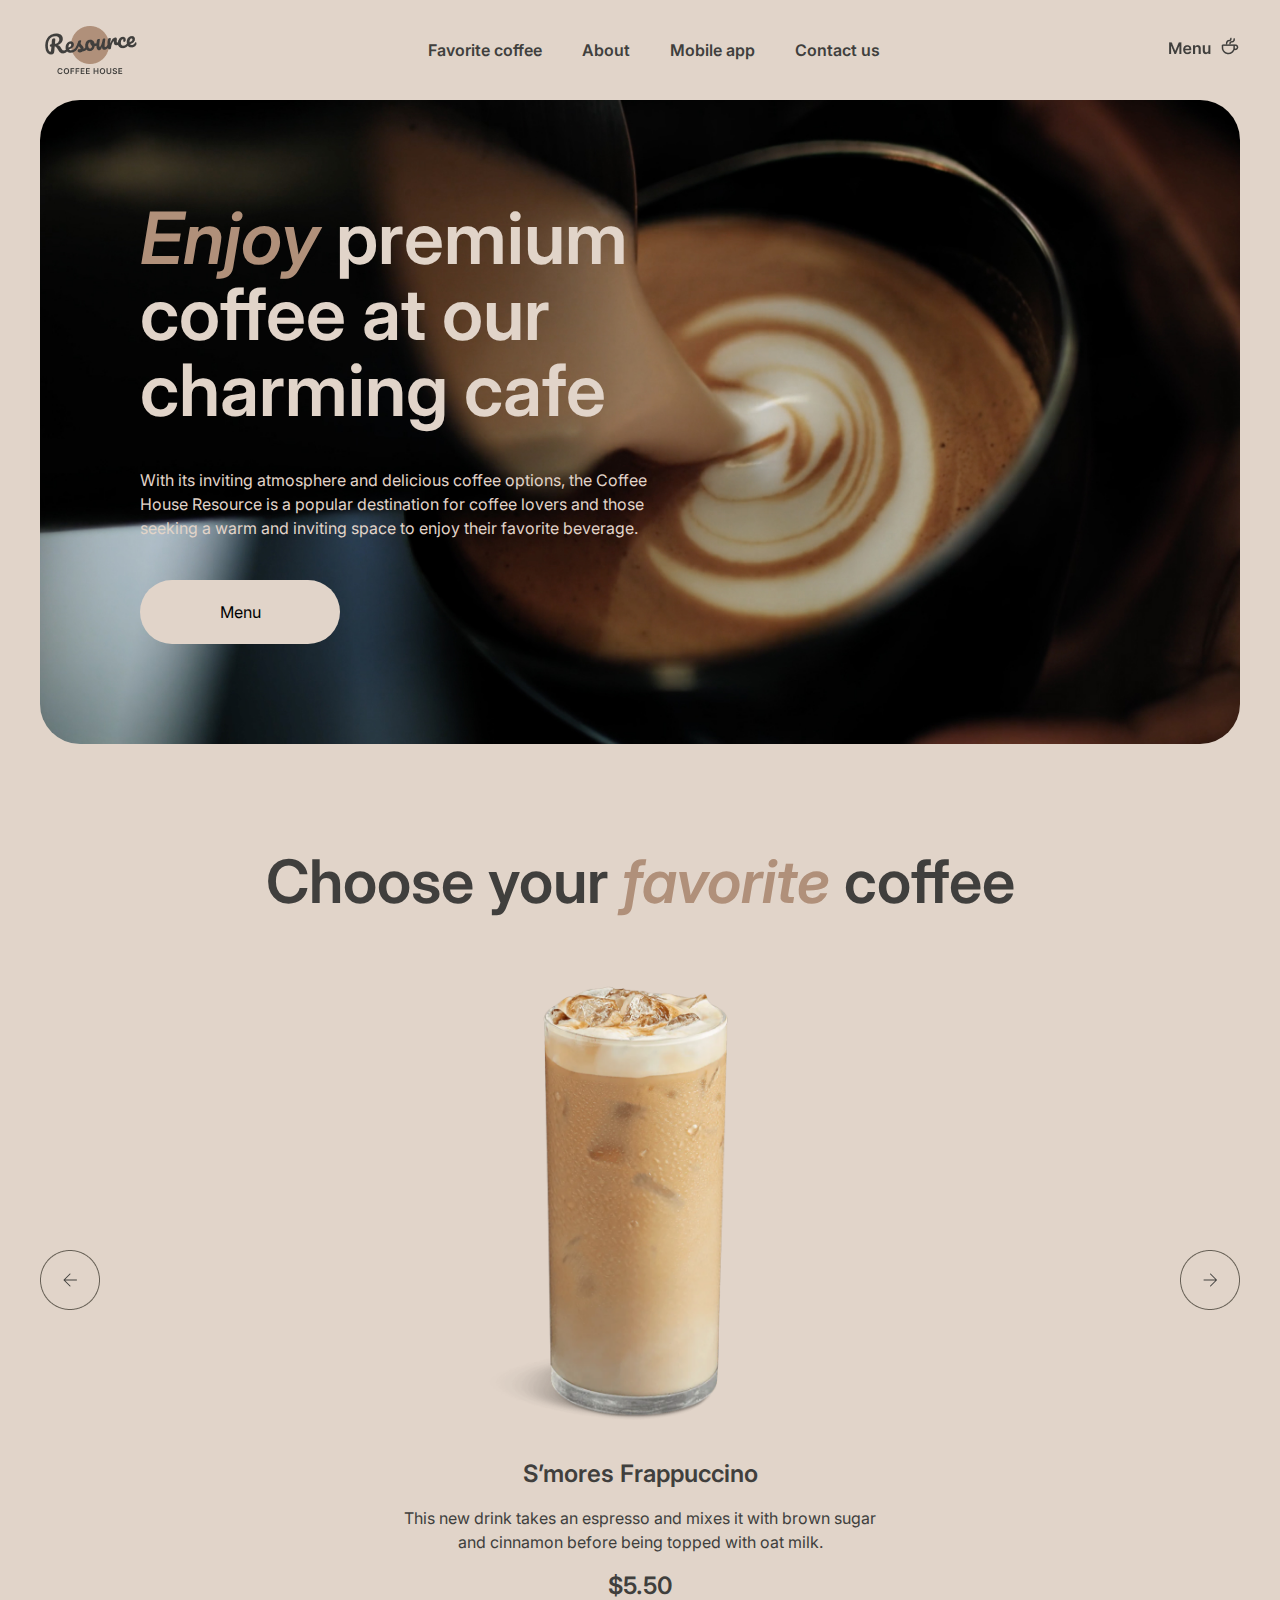
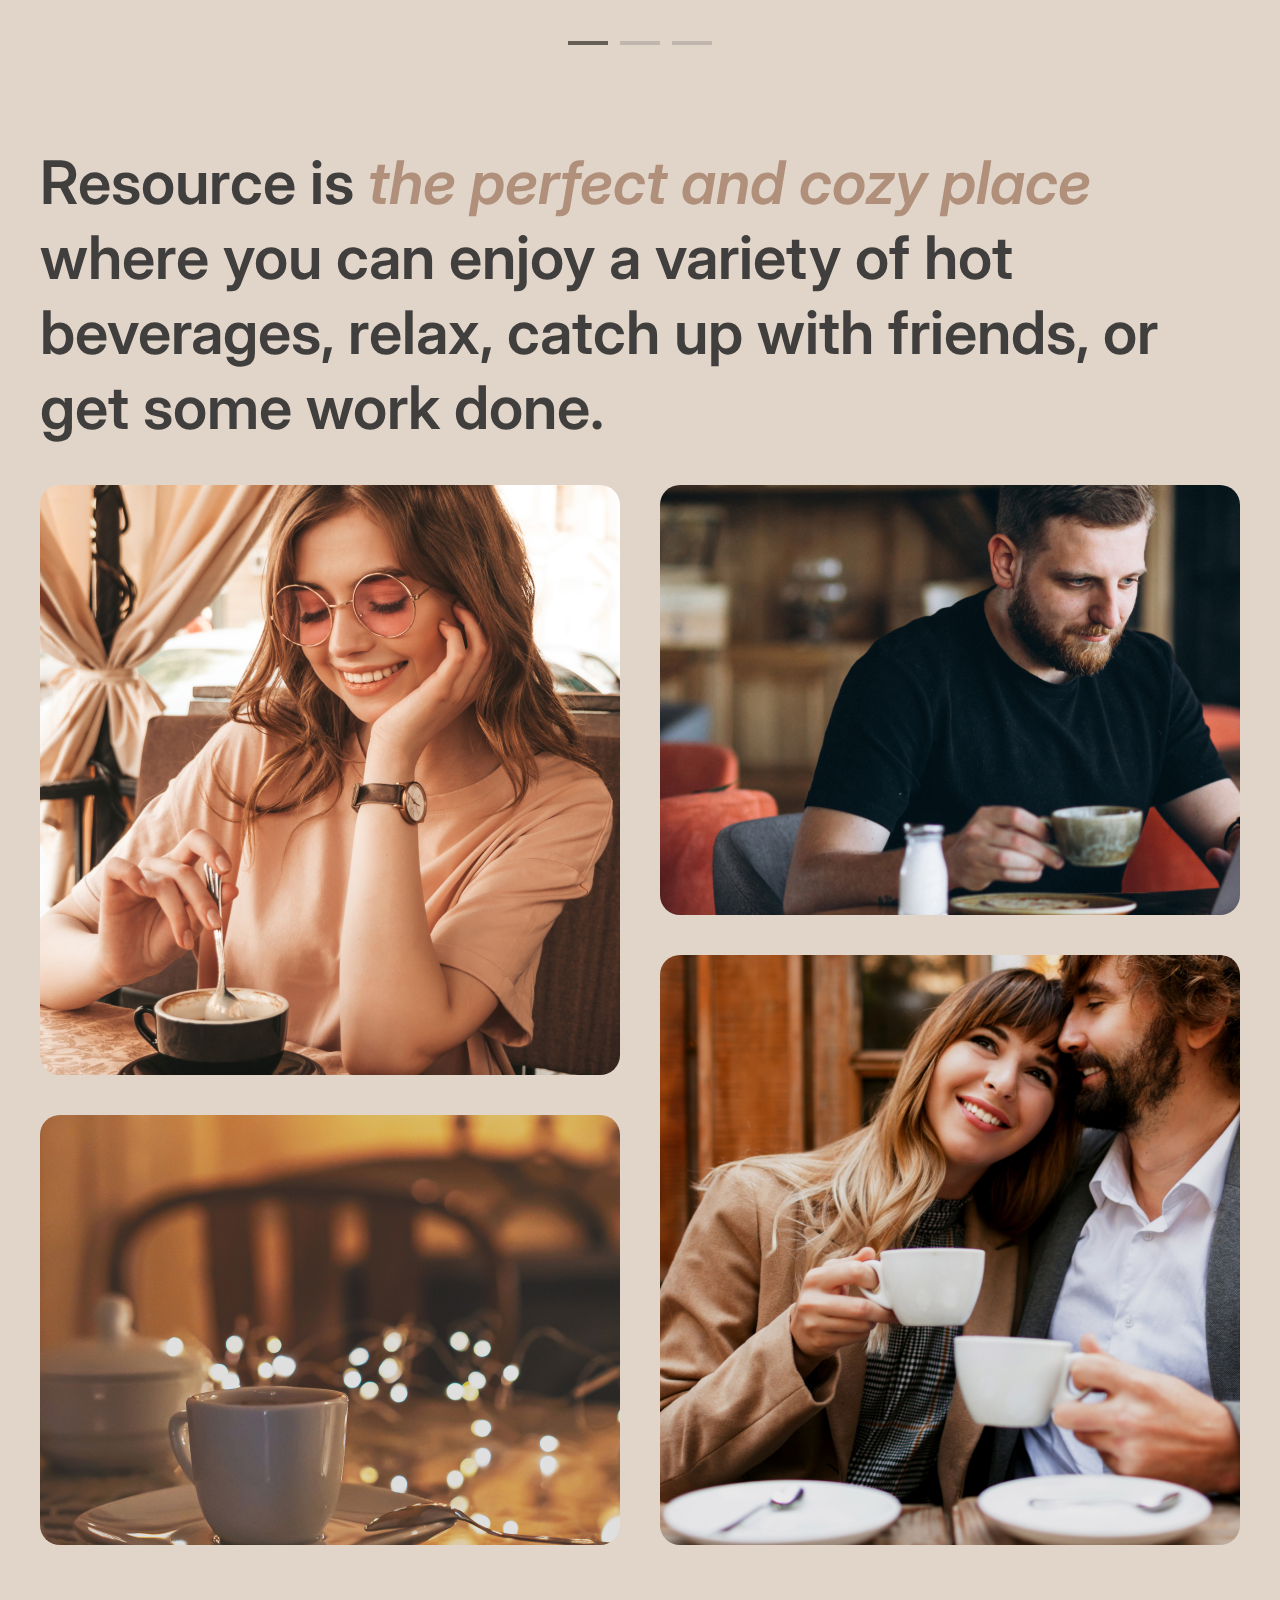
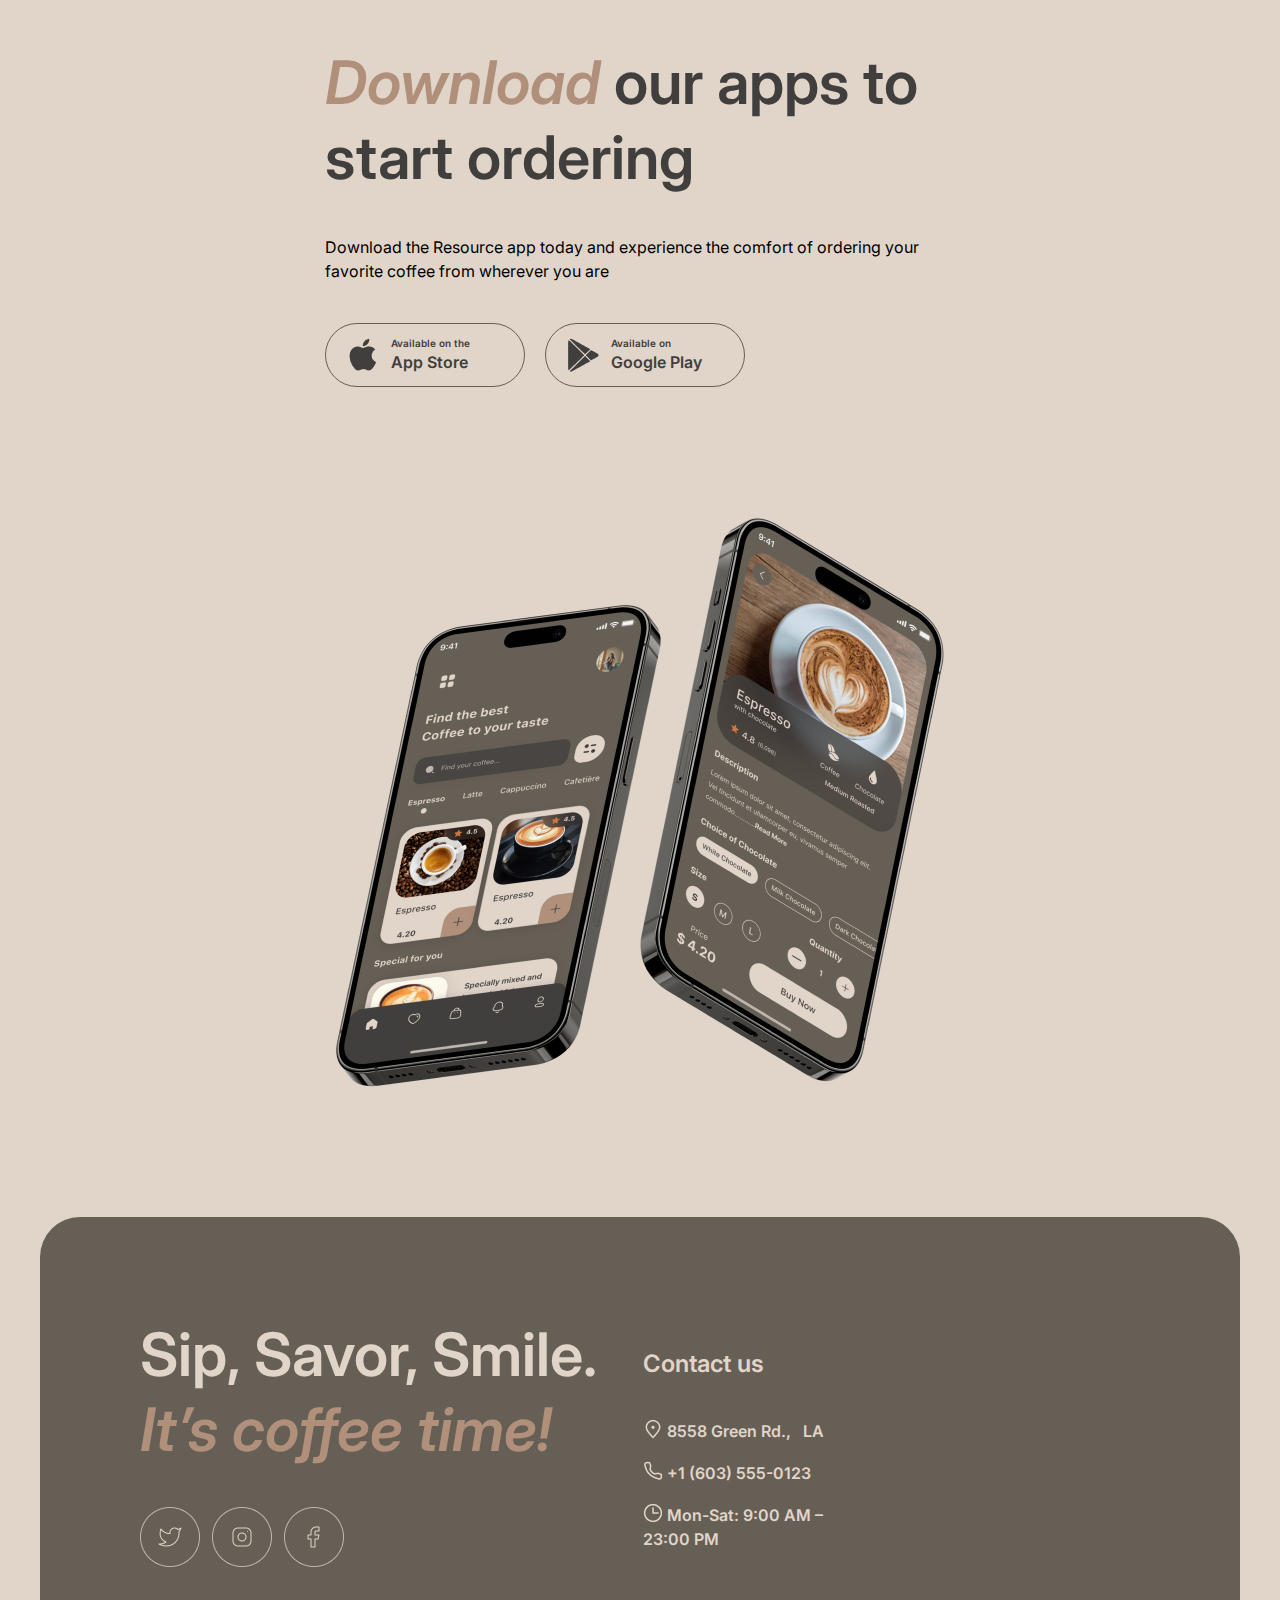
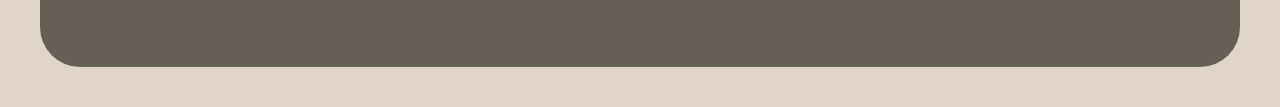
==== index.html @ 5eea53b8 "feat: add section contacts (Sun, Nov 26, 2023 10:56:00 PM)" ====
<!DOCTYPE html>
<html lang="en">
<head>
  <meta charset="UTF-8">
  <meta http-equiv="X-UA-Compatible" content="IE=edge">
  <meta name="viewport" content="width=device-width, initial-scale=1.0">
  <title>coffee-house</title>
  <link rel="stylesheet" href="./assets/css/style.css">
  
  <link rel="preconnect" href="https://fonts.googleapis.com">
  <link rel="preconnect" href="https://fonts.gstatic.com" crossorigin>
  <link href="https://fonts.googleapis.com/css2?family=Inter&display=swap" rel="stylesheet">
</head>
<body>
  <div class="container">
    <header>
      <div class="header-menu">
        <a href="#">
          <img src="./assets/images/heder__logo.png" alt="coffee-house" class="header__logo">
        </a>
        <nav class="header__nav">
          <ul>
            <li>
              <a href="#">Favorite coffee</a>
            </li>
            <li>
              <a href="#">About</a>
            </li>
            <li>
              <a href="#">Mobile app</a>
            </li>
            <li>
              <a href="#">Contact us</a>
            </li>
          </ul>
        </nav>
        <a href="#">
          <img src="./assets/images/header__coffe-menu.png" alt="menu" class="header__coffe-menu">
        </a>
      </div>
      <div class="header-hero">
        <div class="header-hero__block">
          <div class="header-block__title"><span>Enjoy</span> premium coffee at our charming cafe</div>
          <div class="header-block__text">With its inviting atmosphere and delicious coffee options, the Coffee House Resource is a popular destination for coffee lovers and those seeking a warm and inviting   space to enjoy their favorite beverage.</div>
          <button>Menu</button>
        </div>
      </div>
    </header>
    <section class="favorite">
      <div class="favorite__title">Choose your <span>favorite</span> coffee</div>
      <div class="favorite__slider">
        <div class="slider-line">
          <div class="slider__arrow-left"></div>
          <div class="slider__item">
            <div class="slider__item__img"></div>
            <div class="item-description">
              <div class="slider__item__title">S’mores Frappuccino</div>
              <div class="slider__item__text">This new drink takes an espresso and mixes it with brown sugar and cinnamon before being topped with oat milk.</div>
              <div class="slider__item__price">$5.50</div>
            </div>
          </div>
          <div class="slider__arrow-right"></div>
        </div>
        <div class="slider-pagination">
          <div class="slider-pagination__item pagination__item--active"></div>
          <div class="slider-pagination__item"></div>
          <div class="slider-pagination__item"></div>
        </div>
      </div>
    </section>
    <section class="about">
      <div class="about__title">Resource is <span>the perfect and cozy place</span> where you can enjoy a variety of hot beverages, relax, catch up with friends, or get some work done.</div>
      <div class="about__card-container">
        <div class="about__card-container__column">
          <div class="about__card-container__column__card--large"></div>
          <div class="about__card-container__column__card--small"></div>
        </div>
        <div class="about__card-container__column">
          <div class="about__card-container__column__card--small"></div>
          <div class="about__card-container__column__card--large"></div>
        </div>
      </div>
    </section>
    <section class="mobile-app">
      <div class="offer">
        <div class="offer__container">
          <div class="offer__title"><span>Download</span> our apps to start ordering</div>
        <div class="offer__text">Download the Resource app today and experience the comfort of ordering your favorite coffee from wherever you are</div>
        <div class="buttons-line">
          <div class="button-item">
            <img src="./assets/images/apple-store.png" alt="app-store" class="button-item__icon">
            <div class="button-item__description">
              <div class="button-item__description__text">Available on the</div>
              <div class="button-item__description__title">App Store</div>
            </div>
          </div>
          <div class="button-item">
            <img src="./assets/images/google-play.png" alt="google-play" class="button-item__icon">
            <div class="button-item__description">
              <div class="button-item__description__text">Available on</div>
              <div class="button-item__description__title">Google Play</div>
            </div>
          </div>
        </div>
        </div>
      </div>
      <div class="mobile-screens"></div>
    </section>
    <section class="contacts">
      <div class="contacts__box-social">
        <div class="tagline">Sip, Savor, Smile. <span>It’s coffee time!</span></div>
        <div class="social-networks">
          <img src="./assets/images/button-icon-twit.png" alt="twitter" class="social-networks__item">
          <img src="./assets/images/button-icon-instagram.png" alt="instagram" class="social-networks__item">
          <img src="./assets/images/button-icon-facebook.png" alt="facebook" class="social-networks__item">
        </div>
      </div>
      <div class="contacts__main">
        <div class="contacts__main__title">Contact us</div>
        <div class="contacts__main-wrapper">
          <div class="contacts__main__adress">
          <img src="./assets/images/pin-alt.png" alt="pin" class="contacts__main__adress__pin"> <span>8558 Green Rd., &nbsp LA</span>
        </div>
        <div class="contacts__main__tel">
          <img src="./assets/images/phone.png" alt="phone" class="contacts__main__adress__tel"> <a href="tel:+16035550123">+1 (603) 555-0123</a>
        </div>
        <div class="contacts__main__clock">
          <img src="./assets/images/clock.png" alt="clock" class="contacts__main__adress__clock"> <span>Mon-Sat: 9:00 AM – 23:00 PM</span>
        </div>
        </div>
      </div>
    </section>
  </div>
</body>
</html>
---- assets/css/style.css ----
* {
  margin: 0;
  padding: 0;
  box-sizing: border-box;
  font-family: "Inter", sans-serif;
}

/* Reset and base styles  */
* {
  padding: 0px;
  margin: 0px;
  border: none;
}

*,
*::before,
*::after {
  box-sizing: border-box;
}

/* Links */
a, a:link, a:visited {
  text-decoration: none;
}

a:hover {
  text-decoration: none;
}

/* Common */
aside, nav, footer, header, section, main {
  display: block;
}

h1, h2, h3, h4, h5, h6, p {
  font-size: inherit;
  font-weight: inherit;
}

ul, ul li {
  list-style: none;
}

img {
  vertical-align: top;
}

img, svg {
  max-width: 100%;
  height: auto;
}

address {
  font-style: normal;
}

/* Form */
input, textarea, button, select {
  font-family: inherit;
  font-size: inherit;
  color: inherit;
  background-color: transparent;
}

input::-ms-clear {
  display: none;
}

button, input[type=submit] {
  display: inline-block;
  box-shadow: none;
  background-color: transparent;
  background: none;
  cursor: pointer;
}

input:focus, input:active,
button:focus, button:active {
  outline: none;
}

button::-moz-focus-inner {
  padding: 0;
  border: 0;
}

label {
  cursor: pointer;
}

legend {
  display: block;
}

.container {
  display: flex;
  flex-direction: column;
  max-width: 1440px;
  gap: 100px;
  margin: 0 auto;
  padding: 20px 40px 40px 40px;
  display: flex;
  background: #E1D4C9;
}

header {
  width: 100%;
  display: flex;
  flex-direction: column;
  gap: 20px;
}

.header-menu {
  width: 100%;
  display: flex;
  height: 60px;
  justify-content: space-between;
  align-items: center;
}

.header__logo {
  width: 100px;
  height: 60px;
}

.header__nav ul {
  display: flex;
  justify-content: space-between;
  gap: 40px;
}
.header__nav ul li > a {
  color: #403F3D;
  font-weight: 600;
  font-size: 16px;
  line-height: 24px;
}

.header__coffe-menu {
  width: 72px;
  height: 28px;
}

.header-hero {
  display: flex;
  align-items: center;
  width: 100%;
  height: 644px;
  background: url(../images/header-img-hero.jpg);
  background-size: no-repeat;
  background-position: center;
  background-size: cover;
  border-radius: 40px;
}

.header-hero__block {
  display: flex;
  flex-direction: column;
  gap: 40px;
  width: 530px;
  height: 444px;
  margin-left: 100px;
}
.header-hero__block button {
  width: 200px;
  height: 64px;
  border-radius: 100px;
  background: #E1D4C9;
}

.header-block__title {
  font-family: Inter;
  color: #E1D4C9;
  font-size: 72px;
  font-weight: 600;
  line-height: 76px;
  letter-spacing: 0em;
  text-align: left;
}
.header-block__title span {
  font-style: italic;
  color: #B0907A;
}

.header-block__text {
  font-family: Inter;
  font-size: 16px;
  font-weight: 400;
  line-height: 24px;
  letter-spacing: 0em;
  text-align: left;
  color: #E1D4C9;
}

.favorite {
  display: flex;
  flex-direction: column;
  gap: 40px;
}

.favorite__title {
  font-family: Inter;
  font-size: 60px;
  font-weight: 600;
  line-height: 75px;
  letter-spacing: 0em;
  text-align: center;
  color: #403F3D;
}
.favorite__title span {
  color: #B0907A;
  font-style: italic;
}

.favorite__slider {
  display: flex;
  flex-direction: column;
  align-items: center;
  gap: 40px;
}

.slider-line {
  width: 100%;
  display: flex;
  justify-content: space-between;
  align-items: center;
}

.slider__arrow-left {
  width: 60px;
  height: 60px;
  background: url(../images/arrow-left.png);
  background-size: no-repeat;
  background-position: center;
  background-size: cover;
}

.slider__item {
  width: 640px;
  display: flex;
  flex-direction: column;
  align-items: center;
  gap: 20px;
}

.slider__item__img {
  width: 480px;
  height: 480px;
  background: url(../images/coffee-slider-1.png);
  background-size: no-repeat;
  background-position: center;
  background-size: cover;
}

.item-description {
  display: flex;
  flex-direction: column;
  gap: 17px;
  width: 480px;
}

.slider__item__title {
  font-family: Inter;
  font-size: 24px;
  font-weight: 600;
  line-height: 30px;
  letter-spacing: 0em;
  text-align: center;
  color: #403F3D;
}

.slider__item__text {
  font-family: Inter;
  font-size: 16px;
  font-weight: 400;
  line-height: 24px;
  letter-spacing: 0em;
  text-align: center;
  color: #403F3D;
}

.slider__item__price {
  font-family: Inter;
  font-size: 24px;
  font-weight: 600;
  line-height: 30px;
  letter-spacing: 0em;
  text-align: center;
  color: #403F3D;
}

.slider__arrow-right {
  width: 60px;
  height: 60px;
  background: url(../images/arrow-right.png);
  background-size: no-repeat;
  background-position: center;
  background-size: cover;
}

.slider-pagination {
  width: 144px;
  display: flex;
  justify-content: space-between;
  gap: 12px;
}

.slider-pagination__item {
  width: 40px;
  border: 2px solid #C1B6AD;
}

.pagination__item--active {
  border: 2px solid #665F55;
}

.about {
  display: flex;
  flex-direction: column;
  gap: 40px;
}

.about__title {
  font-family: Inter;
  font-size: 60px;
  font-weight: 600;
  line-height: 75px;
  letter-spacing: 0em;
  text-align: left;
  color: #403F3D;
}
.about__title span {
  font-style: italic;
  color: #B0907A;
}

.about__card-container {
  display: flex;
  gap: 40px;
  flex-wrap: wrap;
  align-items: center;
  justify-content: center;
}

.about__card-container__column {
  display: flex;
  flex-direction: column;
  gap: 40px;
  width: calc((100% - 40px) / 2);
}

.about__card-container__column__card--large {
  width: 100%;
  height: 590px;
}

.about__card-container__column__card--large:first-of-type {
  background: url(../images/about-1.jpg);
  background-size: no-repeat;
  background-position: center;
  border-radius: 20px;
}

.about__card-container__column__card--large:last-of-type {
  background: url(../images/about-4.jpg);
  background-size: no-repeat;
  background-position: center;
  border-radius: 20px;
}

.about__card-container__column__card--small {
  width: 100%;
  height: 430px;
}

.about__card-container__column__card--small:last-of-type {
  background: url(../images/about-2.jpg);
  background-size: no-repeat;
  background-position: center;
  border-radius: 20px;
}

.about__card-container__column__card--small:first-of-type {
  background: url(../images/about-3.jpg);
  background-size: no-repeat;
  background-position: center;
  border-radius: 20px;
}

.mobile-app {
  display: flex;
  justify-content: center;
  flex-wrap: wrap;
  gap: 100px;
}

.offer {
  display: flex;
  align-items: center;
  width: 630px;
}

.offer__container {
  display: flex;
  flex-direction: column;
  gap: 40px;
}

.offer__title {
  font-family: Inter;
  font-size: 60px;
  font-weight: 600;
  line-height: 75px;
  letter-spacing: 0em;
  text-align: left;
  color: #403F3D;
}
.offer__title span {
  font-style: italic;
  color: #B0907A;
}

.offer__text {
  font-family: Inter;
  font-size: 16px;
  font-weight: 400;
  line-height: 24px;
  letter-spacing: 0em;
  text-align: left;
}

.buttons-line {
  display: flex;
  gap: 20px;
}

.button-item {
  display: flex;
  align-items: center;
  width: 200px;
  height: 64px;
  border: 1px solid #665F55;
  border-radius: 100px;
  cursor: pointer;
}

.button-item__icon {
  display: block;
  width: 36px;
  height: 36px;
  margin-left: 19px;
}

.button-item__description {
  display: flex;
  align-items: flex-start;
  flex-direction: column;
  margin-left: 10px;
}

.button-item__description__text {
  font-family: Inter;
  font-size: 10px;
  font-weight: 600;
  line-height: 14px;
  letter-spacing: 0em;
  text-align: center;
  color: #403F3D;
}

.button-item__description__title {
  font-family: Inter;
  font-size: 16px;
  font-weight: 600;
  line-height: 24px;
  letter-spacing: 0em;
  text-align: left;
  color: #403F3D;
}

.mobile-screens {
  width: 630px;
  height: 630px;
  background: url(../images/mobile-screens.png);
}

.contacts {
  display: flex;
  align-items: center;
  justify-content: space-between;
  gap: 40px;
  border-radius: 40px;
  background: #665F55;
  padding: 100px 370px 100px 100px;
}

.contacts__box-social {
  display: flex;
  flex-direction: column;
  width: 530px;
  height: 250px;
  gap: 40px;
}

.tagline {
  font-family: Inter;
  font-size: 60px;
  font-weight: 600;
  line-height: 75px;
  letter-spacing: 0em;
  text-align: left;
  color: #E1D4C9;
}
.tagline span {
  font-style: italic;
  color: #B0907A;
}

.social-networks {
  display: flex;
  gap: 12px;
}

.contacts__main {
  display: flex;
  flex-direction: column;
  gap: 40px;
  color: #E1D4C9;
  height: 186px;
}

.contacts__main__title {
  font-family: Inter;
  font-size: 24px;
  font-weight: 600;
  line-height: 30px;
  letter-spacing: 0em;
  text-align: left;
}

.contacts__main-wrapper {
  display: flex;
  flex-direction: column;
  gap: 18px;
}

.contacts__main__adress,
.contacts__main__tel,
.contacts__main__clock {
  font-family: Inter;
  font-size: 16px;
  font-weight: 600;
  line-height: 24px;
  letter-spacing: 0em;
  text-align: left;
}

a[href^="tel:"] {
  color: #E1D4C9;
}/*# sourceMappingURL=style.css.map */
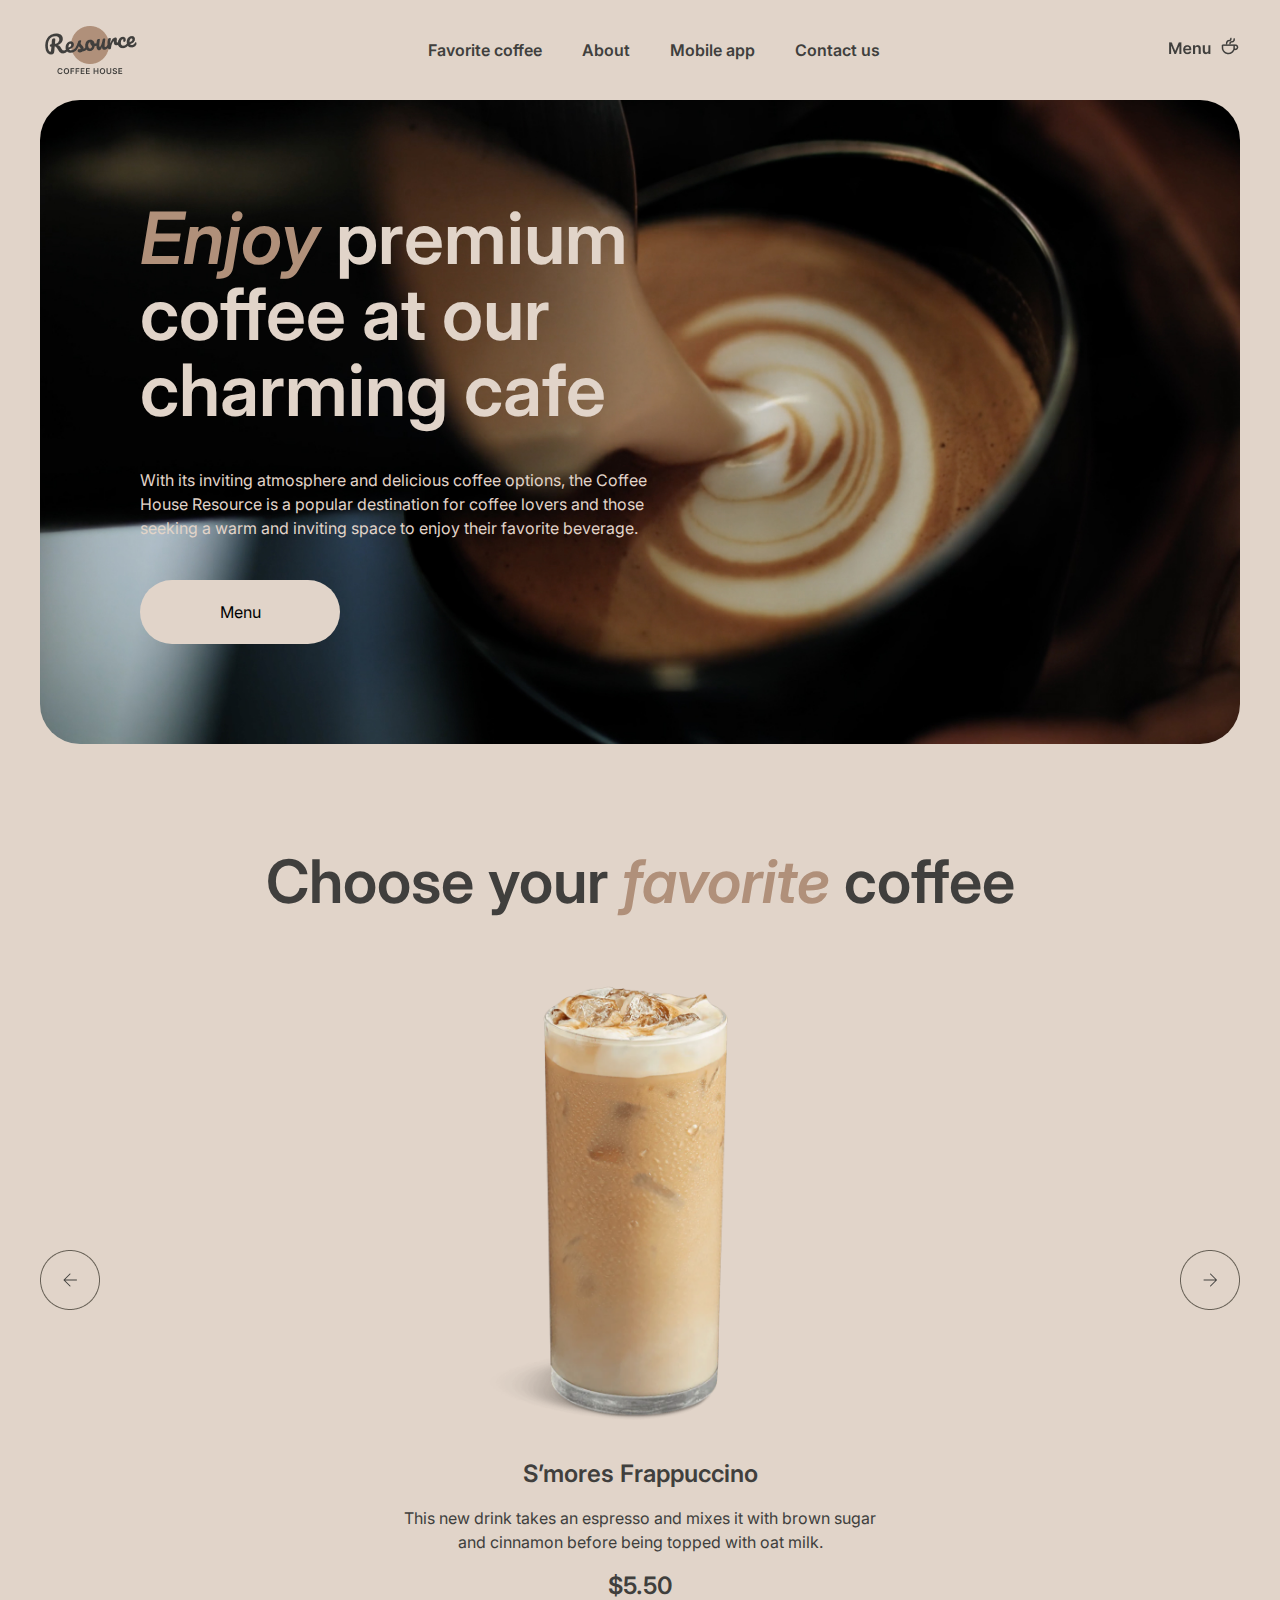
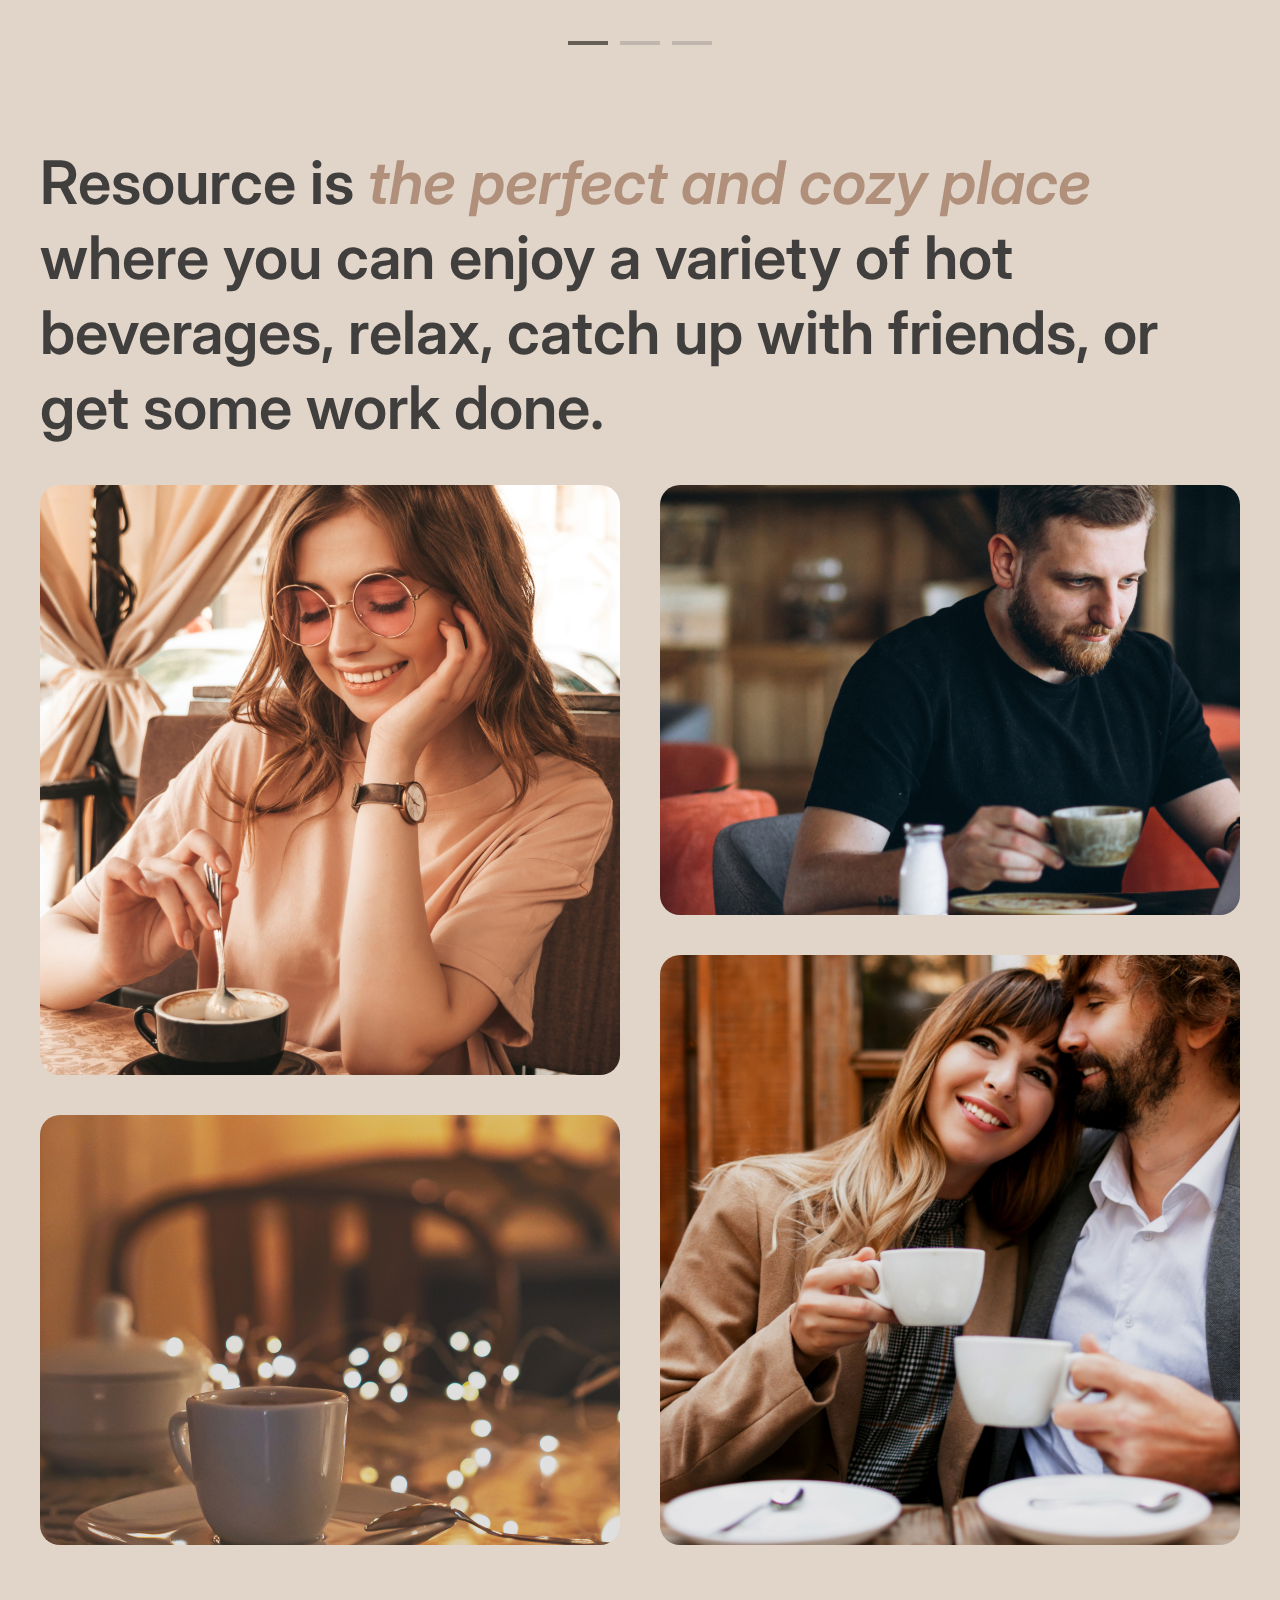
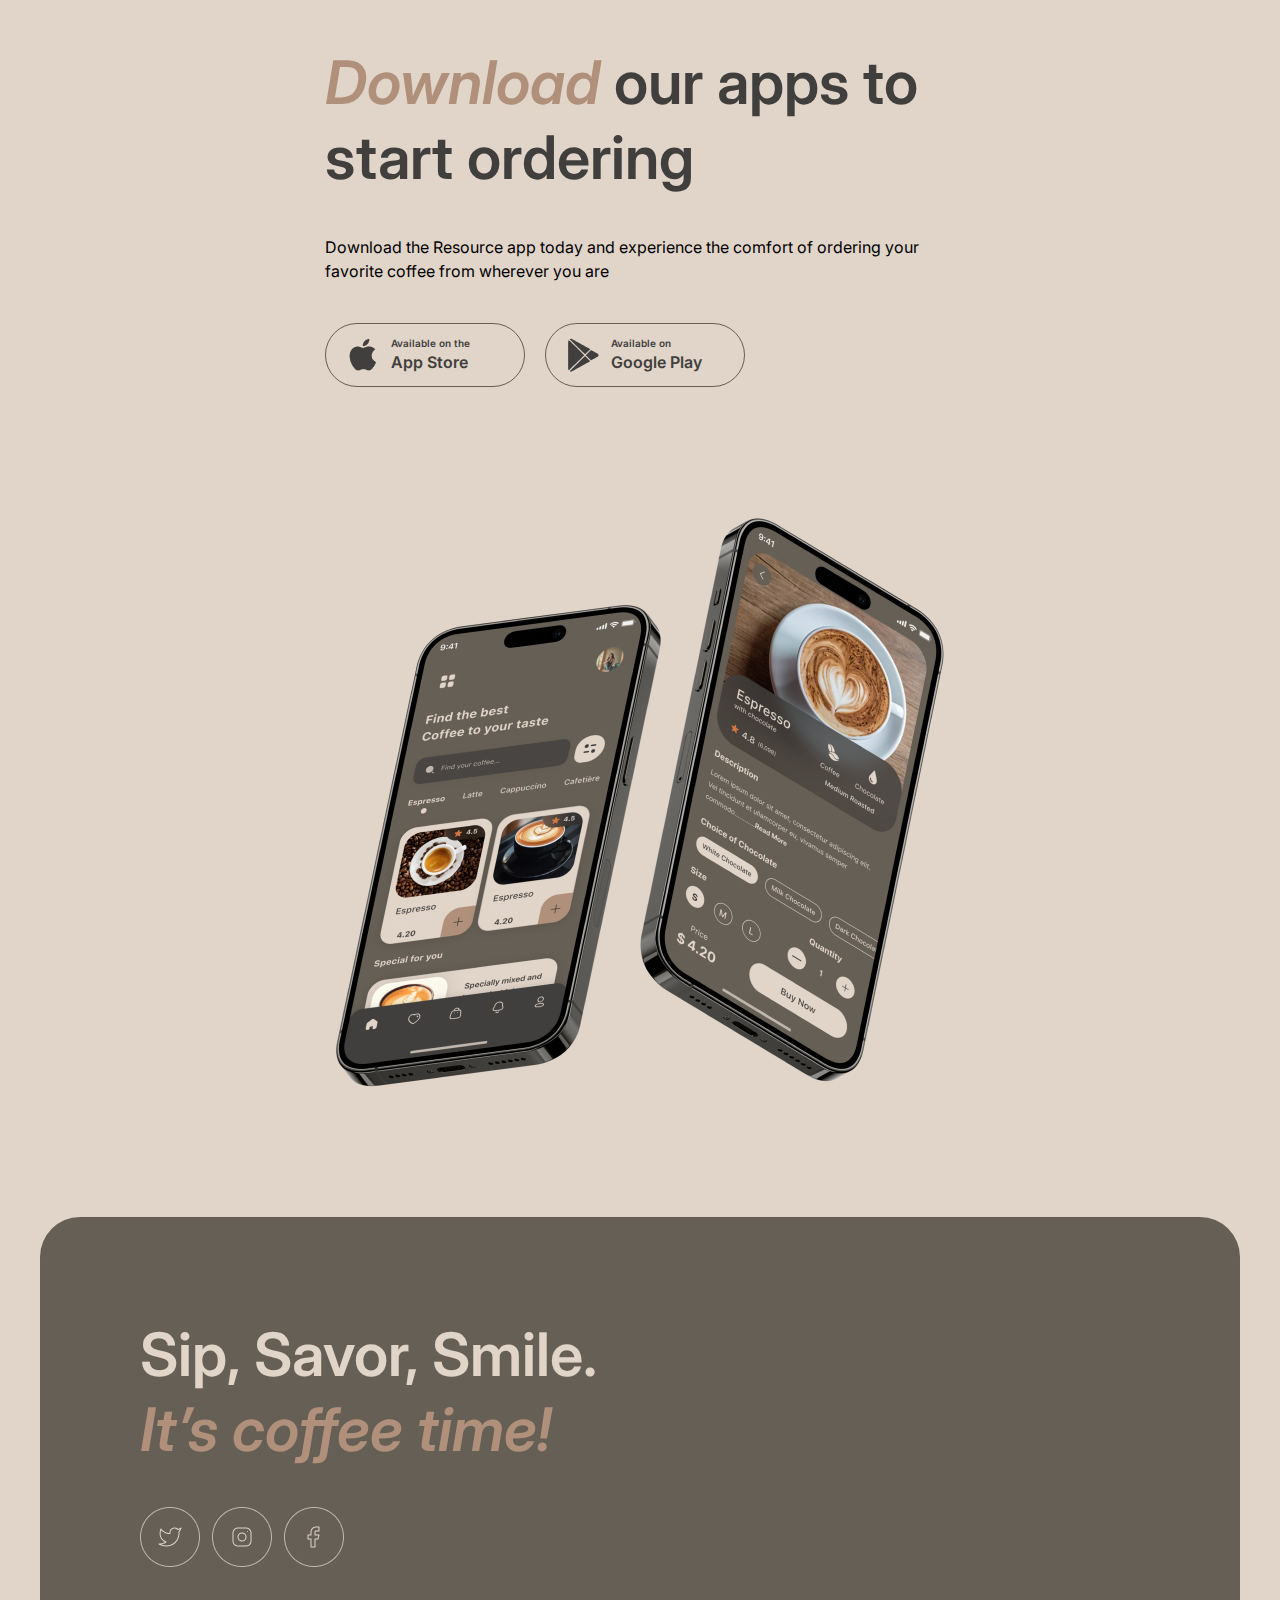
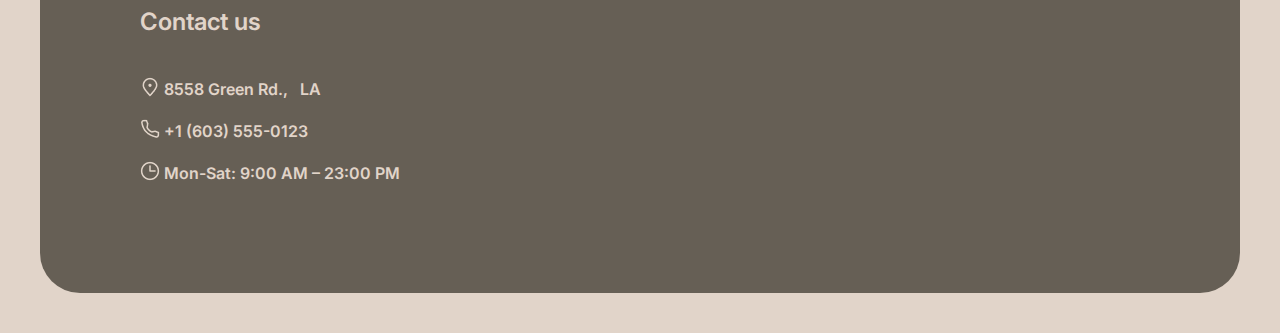
==== commit 21ce1a4a: "fix: change desktop layout (Mon, Nov 27, 2023 05:37:00 AM)" ====
--- a/index.html
+++ b/index.html
@@ -38,14 +38,15 @@
           <img src="./assets/images/header__coffe-menu.png" alt="menu" class="header__coffe-menu">
         </a>
       </div>
-      <div class="header-hero">
-        <div class="header-hero__block">
-          <div class="header-block__title"><span>Enjoy</span> premium coffee at our charming cafe</div>
-          <div class="header-block__text">With its inviting atmosphere and delicious coffee options, the Coffee House Resource is a popular destination for coffee lovers and those seeking a warm and inviting   space to enjoy their favorite beverage.</div>
-          <button>Menu</button>
-        </div>
+      
+    </header>
+    <section class="header-hero">
+      <div class="header-hero__block">
+        <div class="header-block__title"><span>Enjoy</span> premium coffee at our charming cafe</div>
+        <div class="header-block__text">With its inviting atmosphere and delicious coffee options, the Coffee House Resource is a popular destination for coffee lovers and those seeking a warm and inviting   space to enjoy their favorite beverage.</div>
+        <button>Menu</button>
       </div>
-    </header>
+    </section>
     <section class="favorite">
       <div class="favorite__title">Choose your <span>favorite</span> coffee</div>
       <div class="favorite__slider">
--- a/assets/css/style.css
+++ b/assets/css/style.css
@@ -107,7 +107,6 @@
   width: 100%;
   display: flex;
   flex-direction: column;
-  gap: 20px;
 }
 
 .header-menu {
@@ -141,6 +140,7 @@
 }
 
 .header-hero {
+  margin-top: -80px;
   display: flex;
   align-items: center;
   width: 100%;
@@ -485,6 +485,7 @@
 
 .contacts {
   display: flex;
+  flex-wrap: wrap;
   align-items: center;
   justify-content: space-between;
   gap: 40px;
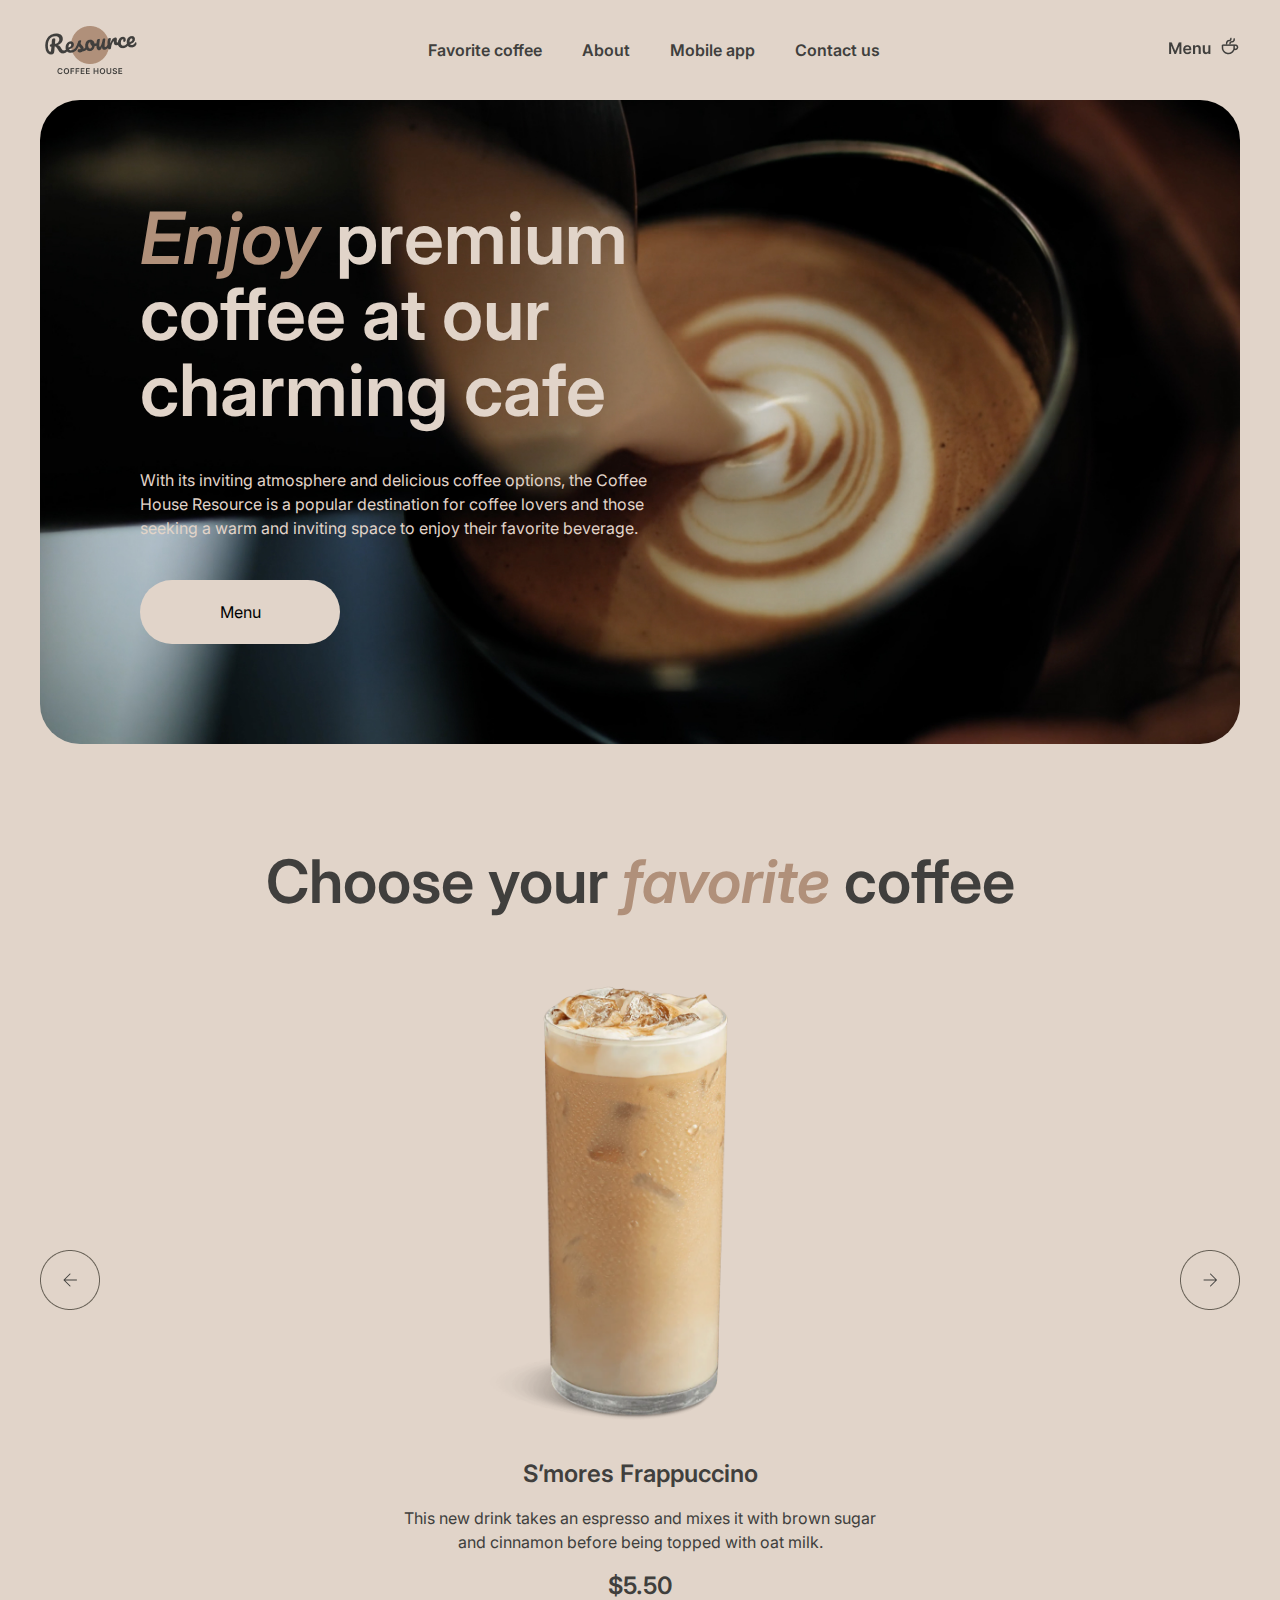
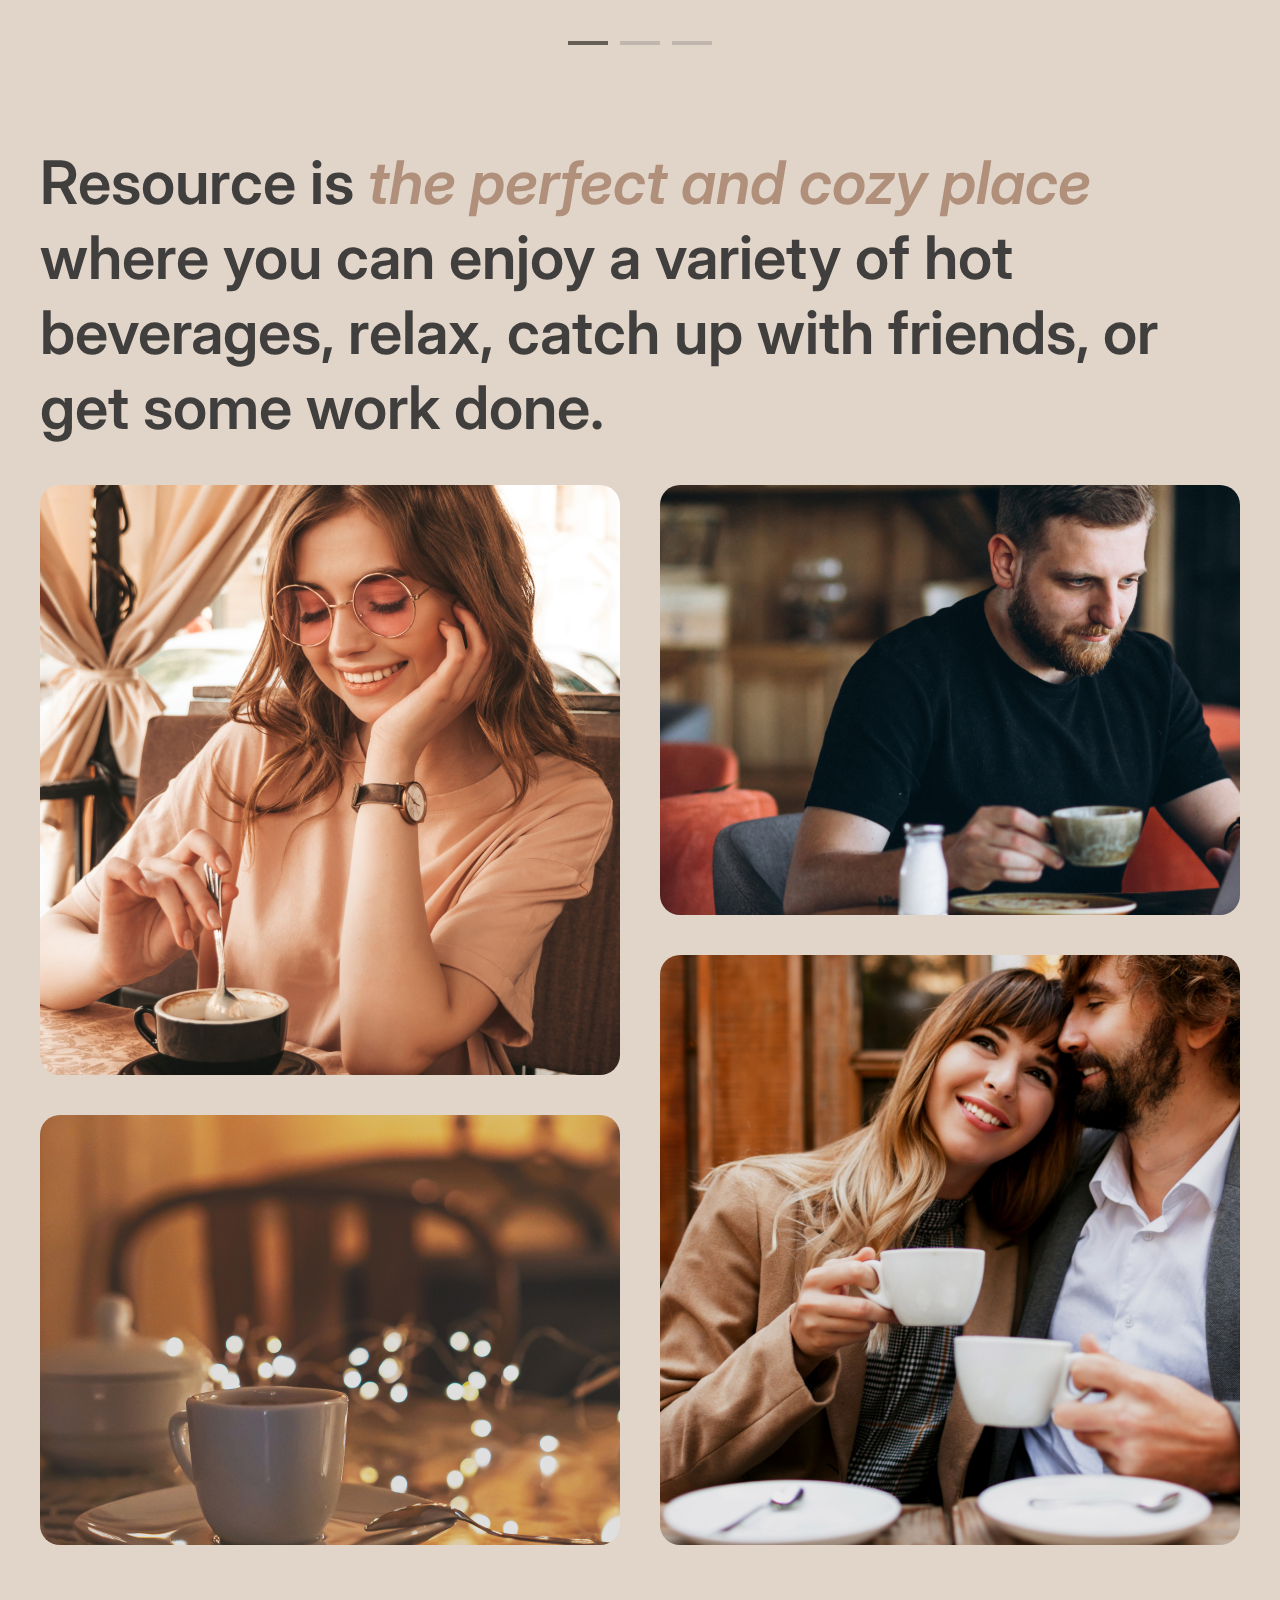
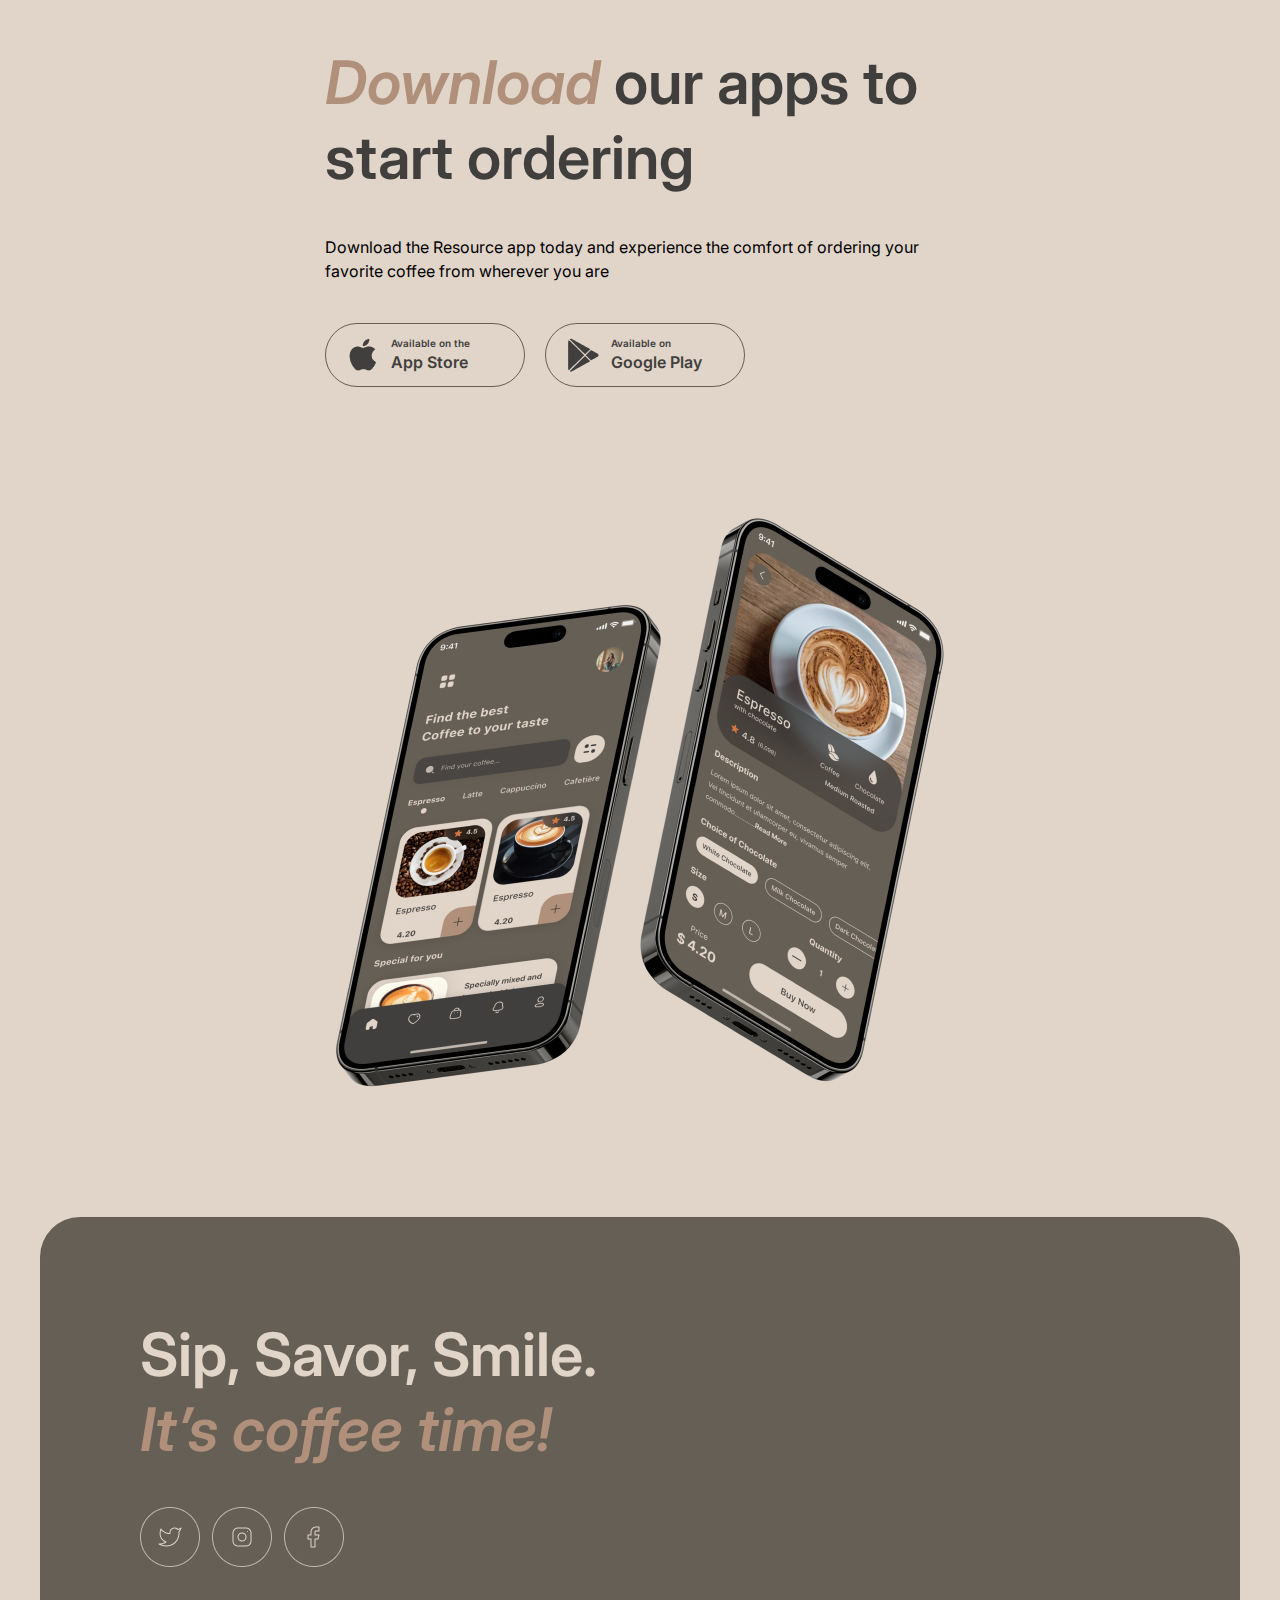
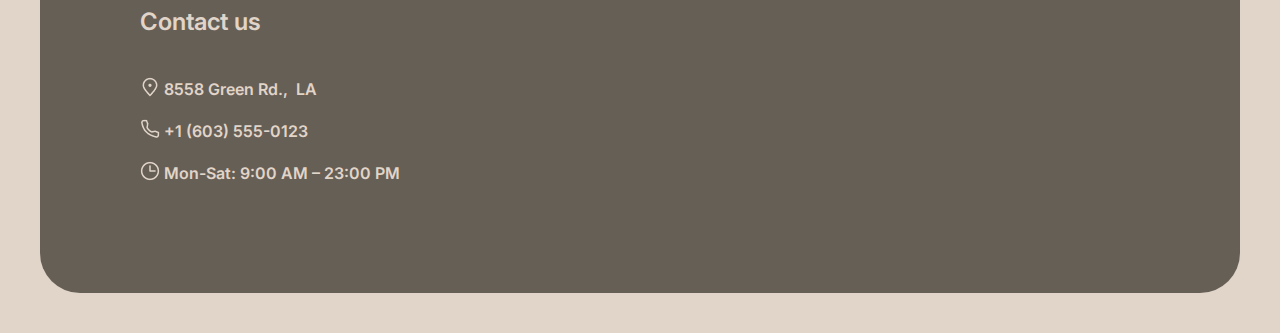
==== commit 5ed1855a: "feat: add page-menu (Mon, Nov 27, 2023 11:35:00 PM)" ====
--- a/index.html
+++ b/index.html
@@ -15,7 +15,7 @@
   <div class="container">
     <header>
       <div class="header-menu">
-        <a href="#">
+        <a href="./index.html">
           <img src="./assets/images/heder__logo.png" alt="coffee-house" class="header__logo">
         </a>
         <nav class="header__nav">
@@ -34,79 +34,80 @@
             </li>
           </ul>
         </nav>
-        <a href="#">
+        <a href="./assets/pages/menu.html">
           <img src="./assets/images/header__coffe-menu.png" alt="menu" class="header__coffe-menu">
         </a>
       </div>
-      
     </header>
-    <section class="header-hero">
-      <div class="header-hero__block">
-        <div class="header-block__title"><span>Enjoy</span> premium coffee at our charming cafe</div>
-        <div class="header-block__text">With its inviting atmosphere and delicious coffee options, the Coffee House Resource is a popular destination for coffee lovers and those seeking a warm and inviting   space to enjoy their favorite beverage.</div>
-        <button>Menu</button>
-      </div>
-    </section>
-    <section class="favorite">
-      <div class="favorite__title">Choose your <span>favorite</span> coffee</div>
-      <div class="favorite__slider">
-        <div class="slider-line">
-          <div class="slider__arrow-left"></div>
-          <div class="slider__item">
-            <div class="slider__item__img"></div>
-            <div class="item-description">
-              <div class="slider__item__title">S’mores Frappuccino</div>
-              <div class="slider__item__text">This new drink takes an espresso and mixes it with brown sugar and cinnamon before being topped with oat milk.</div>
-              <div class="slider__item__price">$5.50</div>
+    <main>
+      <section class="header-hero">
+        <div class="header-hero__block">
+          <div class="header-block__title"><span>Enjoy</span> premium coffee at our charming cafe</div>
+          <div class="header-block__text">With its inviting atmosphere and delicious coffee options, the Coffee House Resource is a popular destination for coffee lovers and those seeking a warm and inviting   space to enjoy their favorite beverage.</div>
+          <button>Menu</button>
+        </div>
+      </section>
+      <section class="favorite">
+        <div class="favorite__title">Choose your <span>favorite</span> coffee</div>
+        <div class="favorite__slider">
+          <div class="slider-line">
+            <div class="slider__arrow-left"></div>
+            <div class="slider__item">
+              <div class="slider__item__img"></div>
+              <div class="item-description">
+                <div class="slider__item__title">S’mores Frappuccino</div>
+                <div class="slider__item__text">This new drink takes an espresso and mixes it with brown sugar and cinnamon before being topped with oat milk.</div>
+                <div class="slider__item__price">$5.50</div>
+              </div>
+            </div>
+            <div class="slider__arrow-right"></div>
+          </div>
+          <div class="slider-pagination">
+            <div class="slider-pagination__item pagination__item--active"></div>
+            <div class="slider-pagination__item"></div>
+            <div class="slider-pagination__item"></div>
+          </div>
+        </div>
+      </section>
+      <section class="about">
+        <div class="about__title">Resource is <span>the perfect and cozy place</span> where you can enjoy a variety of hot beverages, relax, catch up with friends, or get some work done.</div>
+        <div class="about__card-container">
+          <div class="about__card-container__column">
+            <div class="about__card-container__column__card--large"></div>
+            <div class="about__card-container__column__card--small"></div>
+          </div>
+          <div class="about__card-container__column">
+            <div class="about__card-container__column__card--small"></div>
+            <div class="about__card-container__column__card--large"></div>
+          </div>
+        </div>
+      </section>
+      <section class="mobile-app">
+        <div class="offer">
+          <div class="offer__container">
+            <div class="offer__title"><span>Download</span> our apps to start ordering</div>
+          <div class="offer__text">Download the Resource app today and experience the comfort of ordering your favorite coffee from wherever you are</div>
+          <div class="buttons-line">
+            <div class="button-item">
+              <img src="./assets/images/apple-store.png" alt="app-store" class="button-item__icon">
+              <div class="button-item__description">
+                <div class="button-item__description__text">Available on the</div>
+                <div class="button-item__description__title">App Store</div>
+              </div>
+            </div>
+            <div class="button-item">
+              <img src="./assets/images/google-play.png" alt="google-play" class="button-item__icon">
+              <div class="button-item__description">
+                <div class="button-item__description__text">Available on</div>
+                <div class="button-item__description__title">Google Play</div>
+              </div>
             </div>
           </div>
-          <div class="slider__arrow-right"></div>
-        </div>
-        <div class="slider-pagination">
-          <div class="slider-pagination__item pagination__item--active"></div>
-          <div class="slider-pagination__item"></div>
-          <div class="slider-pagination__item"></div>
-        </div>
-      </div>
-    </section>
-    <section class="about">
-      <div class="about__title">Resource is <span>the perfect and cozy place</span> where you can enjoy a variety of hot beverages, relax, catch up with friends, or get some work done.</div>
-      <div class="about__card-container">
-        <div class="about__card-container__column">
-          <div class="about__card-container__column__card--large"></div>
-          <div class="about__card-container__column__card--small"></div>
-        </div>
-        <div class="about__card-container__column">
-          <div class="about__card-container__column__card--small"></div>
-          <div class="about__card-container__column__card--large"></div>
-        </div>
-      </div>
-    </section>
-    <section class="mobile-app">
-      <div class="offer">
-        <div class="offer__container">
-          <div class="offer__title"><span>Download</span> our apps to start ordering</div>
-        <div class="offer__text">Download the Resource app today and experience the comfort of ordering your favorite coffee from wherever you are</div>
-        <div class="buttons-line">
-          <div class="button-item">
-            <img src="./assets/images/apple-store.png" alt="app-store" class="button-item__icon">
-            <div class="button-item__description">
-              <div class="button-item__description__text">Available on the</div>
-              <div class="button-item__description__title">App Store</div>
-            </div>
-          </div>
-          <div class="button-item">
-            <img src="./assets/images/google-play.png" alt="google-play" class="button-item__icon">
-            <div class="button-item__description">
-              <div class="button-item__description__text">Available on</div>
-              <div class="button-item__description__title">Google Play</div>
-            </div>
           </div>
         </div>
-        </div>
-      </div>
-      <div class="mobile-screens"></div>
-    </section>
+        <div class="mobile-screens"></div>
+      </section>
+    </main>
     <section class="contacts">
       <div class="contacts__box-social">
         <div class="tagline">Sip, Savor, Smile. <span>It’s coffee time!</span></div>
@@ -120,7 +121,7 @@
         <div class="contacts__main__title">Contact us</div>
         <div class="contacts__main-wrapper">
           <div class="contacts__main__adress">
-          <img src="./assets/images/pin-alt.png" alt="pin" class="contacts__main__adress__pin"> <span>8558 Green Rd., &nbsp LA</span>
+          <img src="./assets/images/pin-alt.png" alt="pin" class="contacts__main__adress__pin"> <span>8558 Green Rd., &nbsp;LA</span>
         </div>
         <div class="contacts__main__tel">
           <img src="./assets/images/phone.png" alt="phone" class="contacts__main__adress__tel"> <a href="tel:+16035550123">+1 (603) 555-0123</a>
--- a/assets/css/style.css
+++ b/assets/css/style.css
@@ -96,7 +96,6 @@
   display: flex;
   flex-direction: column;
   max-width: 1440px;
-  gap: 100px;
   margin: 0 auto;
   padding: 20px 40px 40px 40px;
   display: flex;
@@ -139,8 +138,18 @@
   height: 28px;
 }
 
+.header__coffe-menu--active {
+  border-bottom: solid 2px #403F3D;
+}
+
+main {
+  display: flex;
+  flex-direction: column;
+  gap: 100px;
+  margin: 20px 0 100px 0;
+}
+
 .header-hero {
-  margin-top: -80px;
   display: flex;
   align-items: center;
   width: 100%;
@@ -232,6 +241,7 @@
   background-size: no-repeat;
   background-position: center;
   background-size: cover;
+  cursor: pointer;
 }
 
 .slider__item {
@@ -295,6 +305,7 @@
   background-size: no-repeat;
   background-position: center;
   background-size: cover;
+  cursor: pointer;
 }
 
 .slider-pagination {
@@ -557,4 +568,140 @@
 
 a[href^="tel:"] {
   color: #E1D4C9;
+}
+
+.menu-wrapper {
+  display: flex;
+  flex-direction: column;
+  gap: 40px;
+}
+
+.menu {
+  display: flex;
+  flex-direction: column;
+  align-items: center;
+}
+
+.menu__title {
+  max-width: 800px;
+  font-family: Inter;
+  font-size: 60px;
+  font-weight: 600;
+  line-height: 75px;
+  letter-spacing: 0em;
+  text-align: center;
+  color: #403F3D;
+  margin-bottom: 40px;
+}
+.menu__title span {
+  font-style: italic;
+  color: #B0907A;
+}
+
+.menu__groups {
+  display: flex;
+  gap: 16px;
+}
+
+.menu__groups__item {
+  display: flex;
+  align-items: center;
+  justify-content: center;
+  gap: 8px;
+  height: 46px;
+  border: 1px solid #C1B6AD;
+  border-radius: 100px;
+  padding: 8px, 16px, 8px, 8px;
+  cursor: pointer;
+}
+
+.menu__groups__item:nth-of-type(1) {
+  width: 115px;
+}
+
+.menu__groups__item:nth-of-type(2) {
+  width: 90px;
+}
+
+.menu__groups__item:nth-of-type(3) {
+  width: 124px;
+}
+
+.menu__groups__item--active {
+  background: #665F55;
+}
+
+.menu__groups__item__icon {
+  width: 30px;
+  height: 30px;
+}
+
+.menu__groups__item__type {
+  height: 24px;
+  font-family: Inter;
+  font-size: 16px;
+  font-weight: 600;
+  line-height: 24px;
+  letter-spacing: 0em;
+  text-align: left;
+}
+
+.products-container {
+  display: flex;
+  flex-wrap: wrap;
+  justify-content: center;
+  gap: 40px;
+}
+
+.product {
+  position: relative;
+  width: 310px;
+  height: 506px;
+  border: 1px solid #C1B6AD;
+  border-radius: 40px;
+}
+
+.product__img {
+  border-radius: 40px;
+  margin-bottom: 20px;
+}
+
+.product__description {
+  display: flex;
+  flex-direction: column;
+  margin-left: 20px;
+  width: 270px;
+}
+
+.product__description__title {
+  font-family: Inter;
+  font-size: 24px;
+  font-weight: 600;
+  line-height: 30px;
+  letter-spacing: 0em;
+  text-align: left;
+  color: #403F3D;
+  margin-bottom: 13px;
+}
+
+.product__description__text {
+  font-family: Inter;
+  font-size: 16px;
+  font-weight: 400;
+  line-height: 24px;
+  letter-spacing: 0em;
+  text-align: left;
+}
+
+.product__description__price {
+  position: absolute;
+  left: 20px;
+  bottom: 17px;
+  font-family: Inter;
+  font-size: 24px;
+  font-weight: 600;
+  line-height: 30px;
+  letter-spacing: 0em;
+  text-align: left;
+  margin-bottom: 0;
 }/*# sourceMappingURL=style.css.map */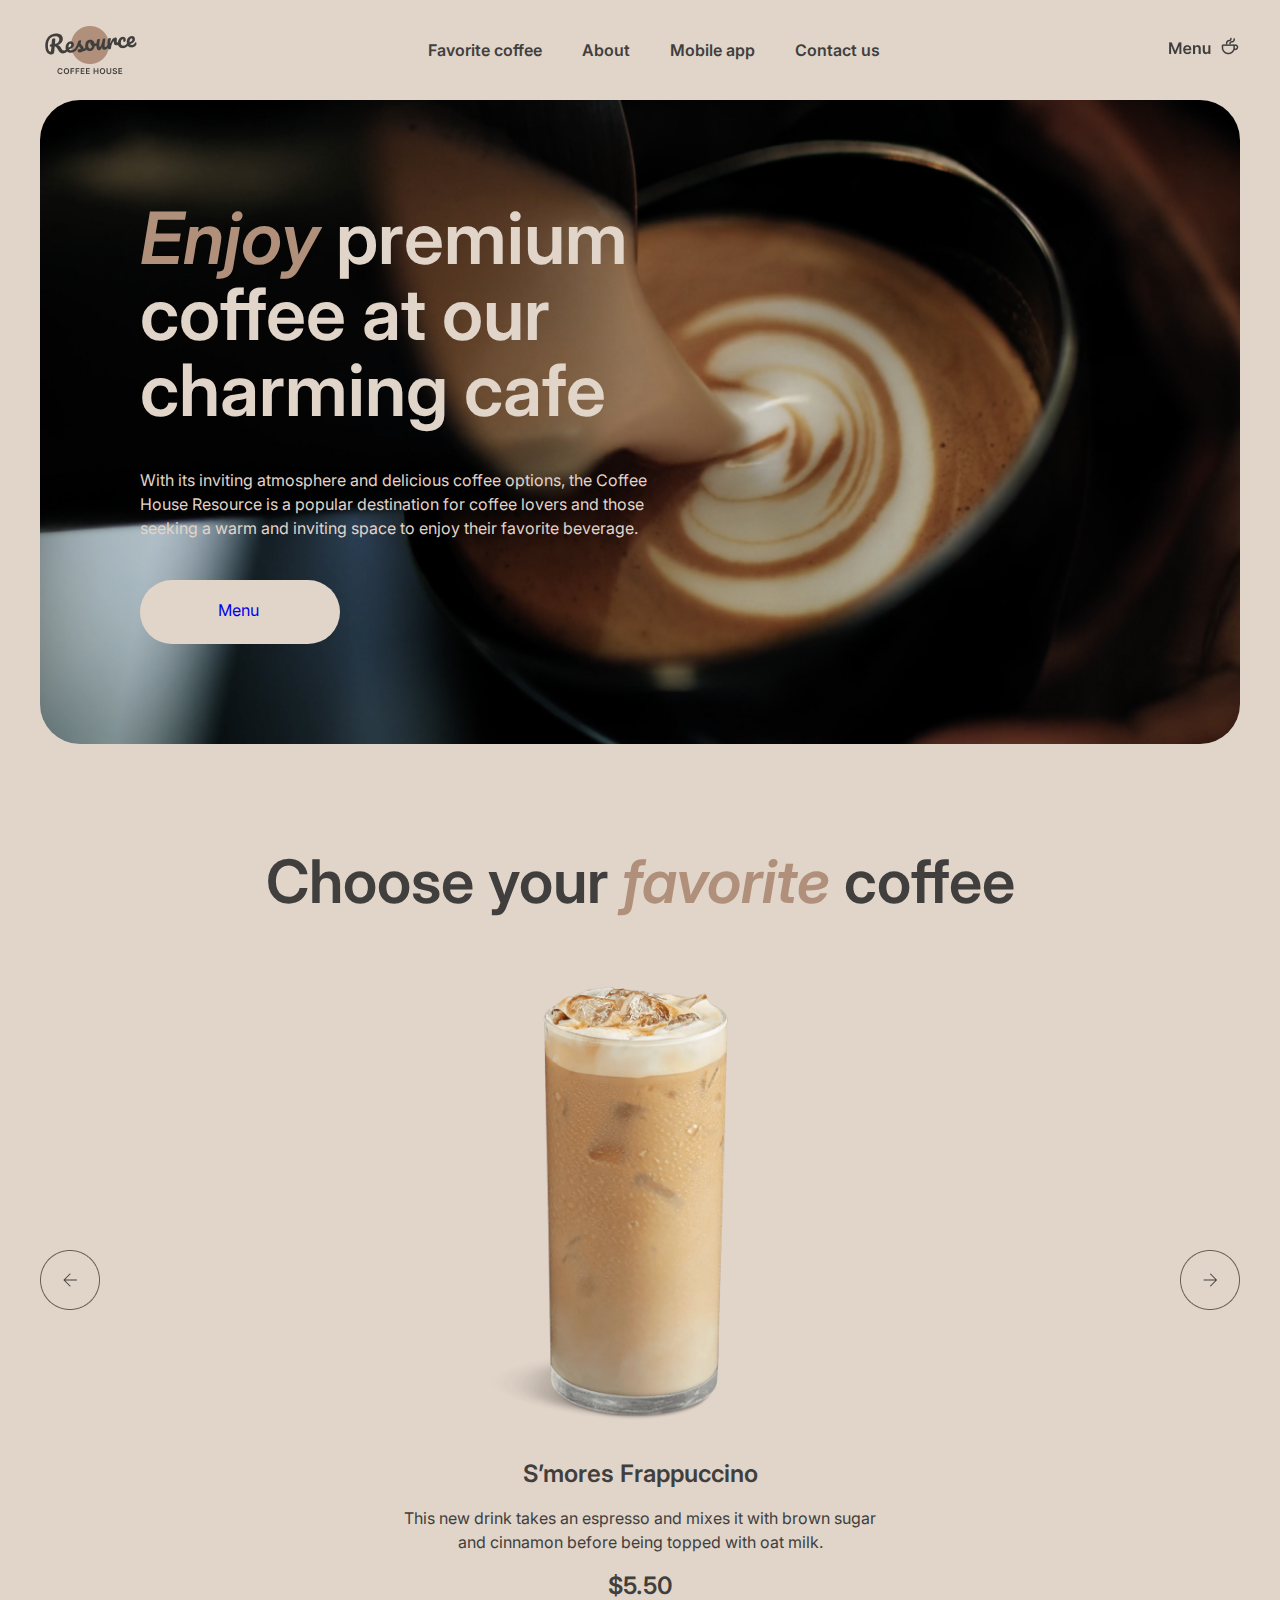
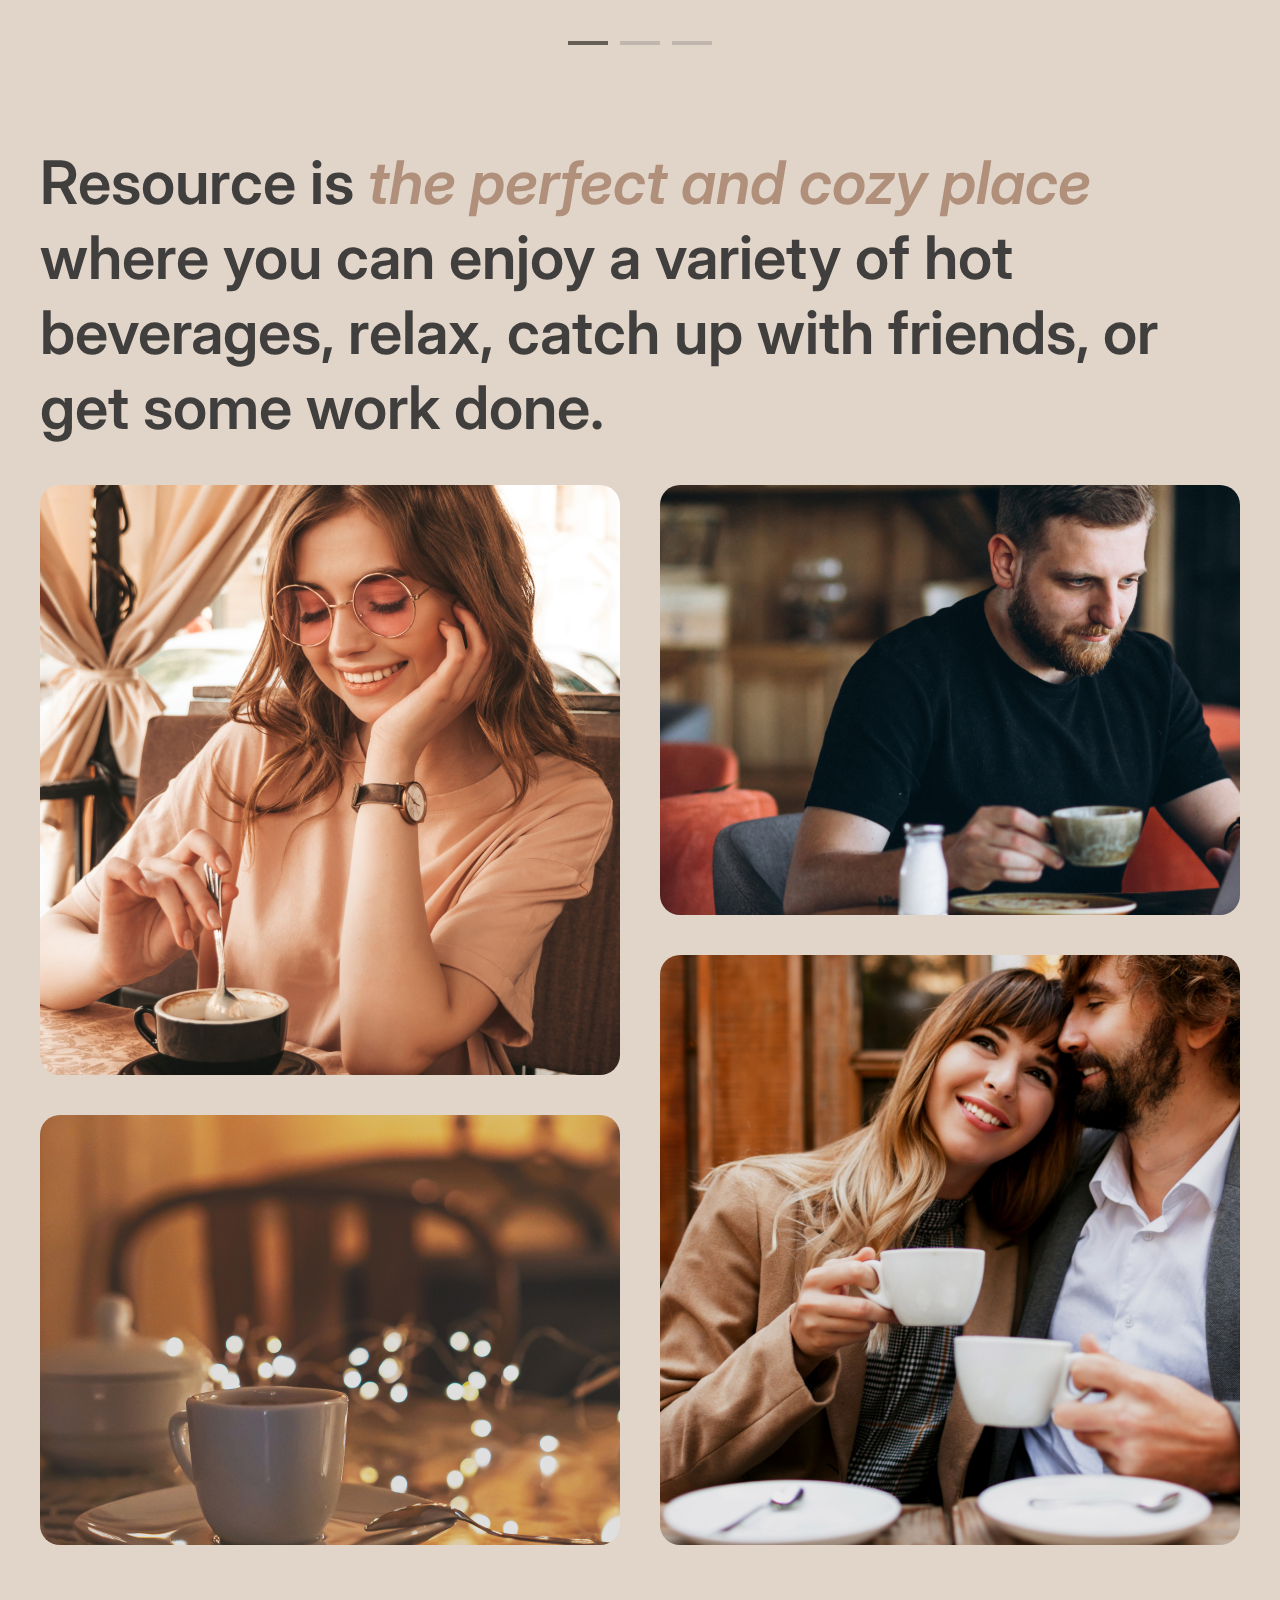
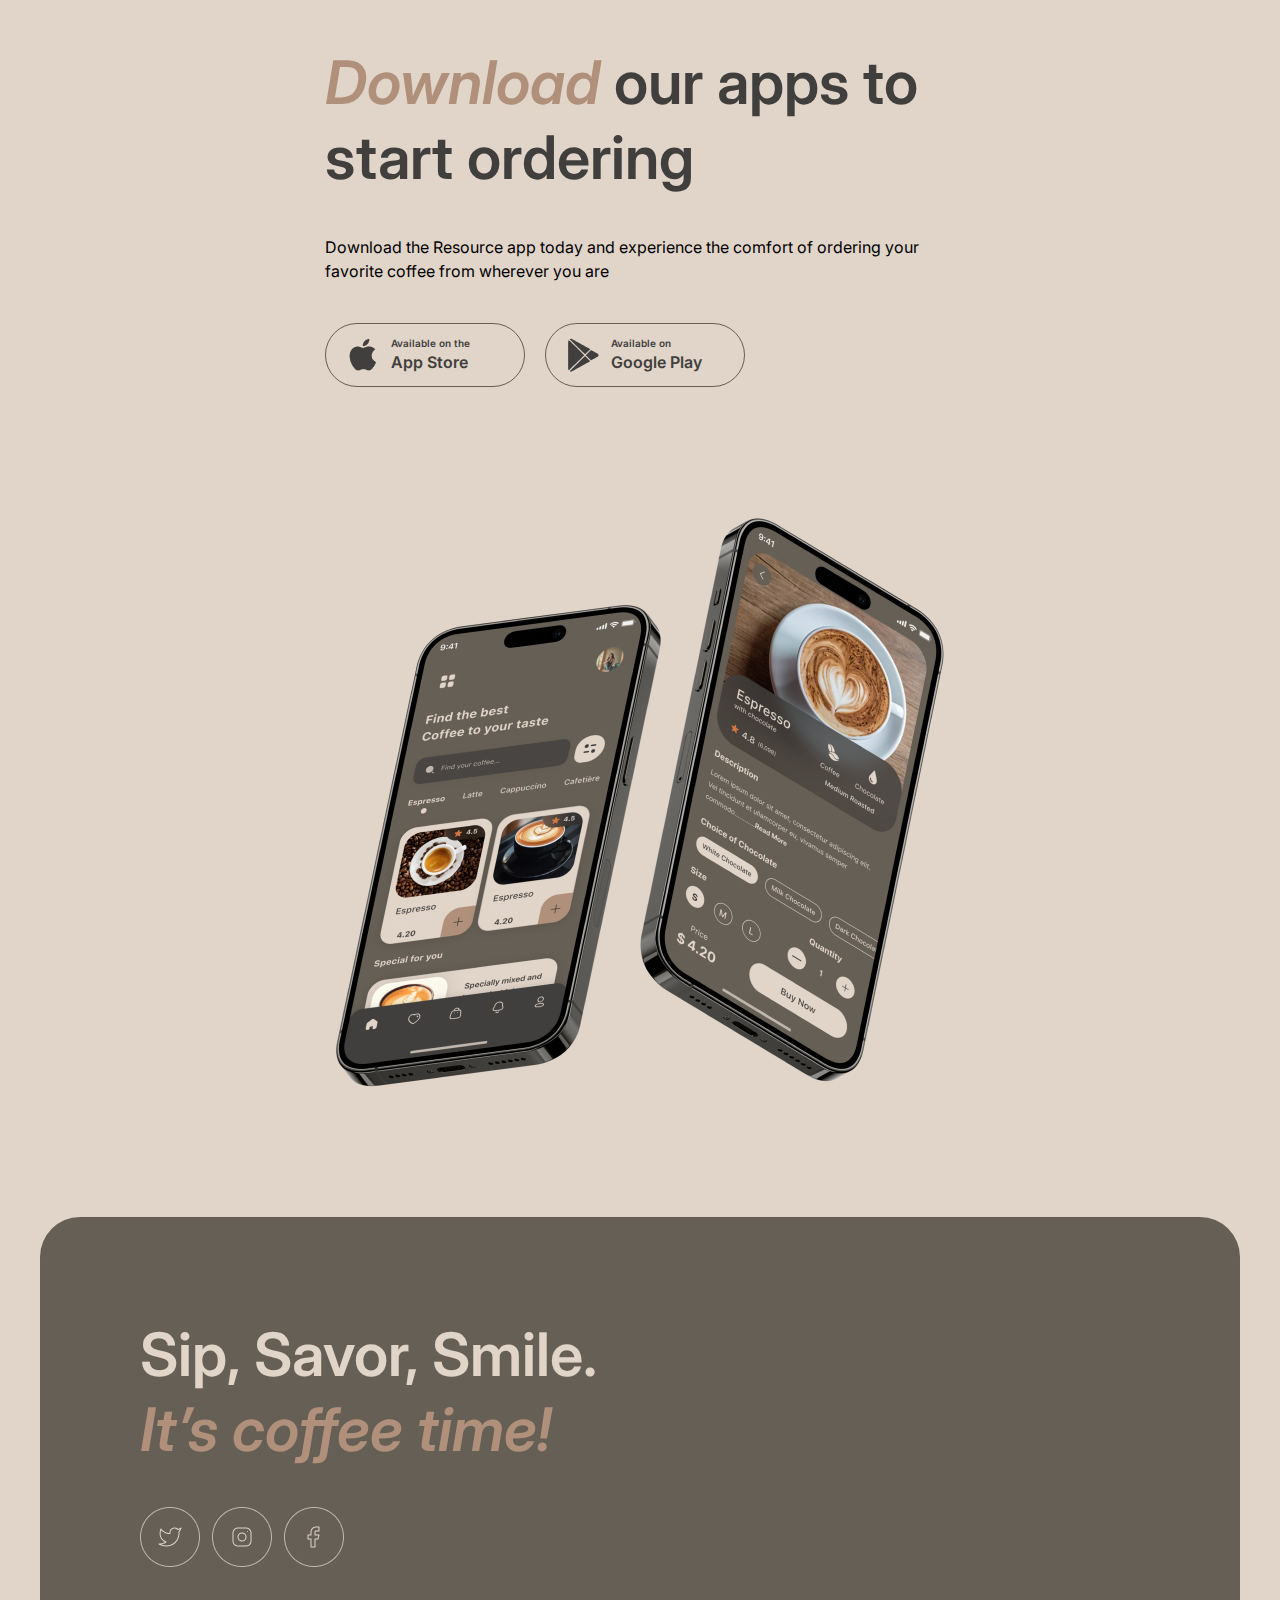
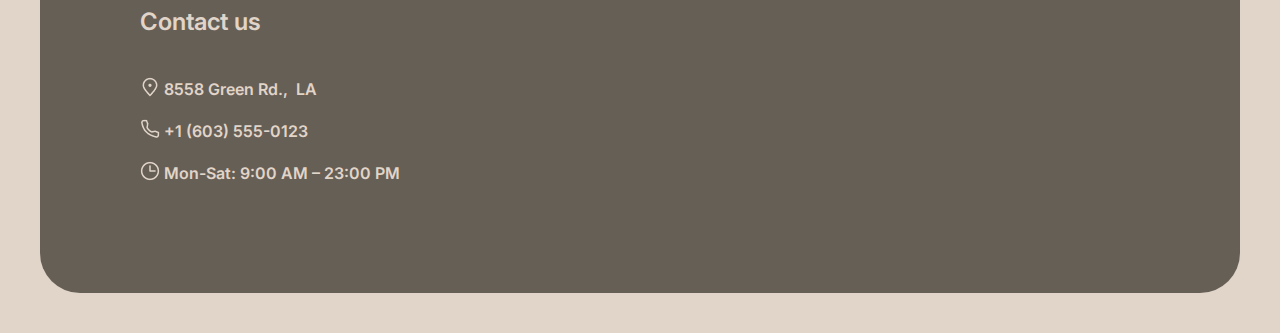
==== commit 45c27623: "fix: change links, add hover-effects" ====
--- a/index.html
+++ b/index.html
@@ -5,8 +5,8 @@
   <meta http-equiv="X-UA-Compatible" content="IE=edge">
   <meta name="viewport" content="width=device-width, initial-scale=1.0">
   <title>coffee-house</title>
+  <link rel="icon" href="./assets/images/coffee-latte-macciato.png">
   <link rel="stylesheet" href="./assets/css/style.css">
-  
   <link rel="preconnect" href="https://fonts.googleapis.com">
   <link rel="preconnect" href="https://fonts.gstatic.com" crossorigin>
   <link href="https://fonts.googleapis.com/css2?family=Inter&display=swap" rel="stylesheet">
@@ -21,16 +21,16 @@
         <nav class="header__nav">
           <ul>
             <li>
-              <a href="#">Favorite coffee</a>
+              <a href="#favorite">Favorite coffee</a>
             </li>
             <li>
-              <a href="#">About</a>
+              <a href="#about">About</a>
             </li>
             <li>
-              <a href="#">Mobile app</a>
+              <a href="#mobile-app">Mobile app</a>
             </li>
             <li>
-              <a href="#">Contact us</a>
+              <a href="#contact-us">Contact us</a>
             </li>
           </ul>
         </nav>
@@ -40,14 +40,16 @@
       </div>
     </header>
     <main>
-      <section class="header-hero">
-        <div class="header-hero__block">
-          <div class="header-block__title"><span>Enjoy</span> premium coffee at our charming cafe</div>
-          <div class="header-block__text">With its inviting atmosphere and delicious coffee options, the Coffee House Resource is a popular destination for coffee lovers and those seeking a warm and inviting   space to enjoy their favorite beverage.</div>
-          <button>Menu</button>
+      <div class="enjoy">
+        <div class="enjoy__block">
+          <h1 class="enjoy__title"><span>Enjoy</span> premium coffee at our charming cafe</h1>
+          <div class="enjoy__text">With its inviting atmosphere and delicious coffee options, the Coffee House Resource is a popular destination for coffee lovers and those seeking a warm and inviting   space to enjoy their favorite beverage.</div>
+          <div class="enjoy__btn">
+            <a href="./assets/pages/menu.html">Menu</a>
+          </div>
         </div>
-      </section>
-      <section class="favorite">
+      </div>
+      <div class="favorite" id="favorite">
         <div class="favorite__title">Choose your <span>favorite</span> coffee</div>
         <div class="favorite__slider">
           <div class="slider-line">
@@ -68,8 +70,8 @@
             <div class="slider-pagination__item"></div>
           </div>
         </div>
-      </section>
-      <section class="about">
+      </div>
+      <div class="about" id="about">
         <div class="about__title">Resource is <span>the perfect and cozy place</span> where you can enjoy a variety of hot beverages, relax, catch up with friends, or get some work done.</div>
         <div class="about__card-container">
           <div class="about__card-container__column">
@@ -81,8 +83,8 @@
             <div class="about__card-container__column__card--large"></div>
           </div>
         </div>
-      </section>
-      <section class="mobile-app">
+      </div>
+      <div class="mobile-app" id="mobile-app">
         <div class="offer">
           <div class="offer__container">
             <div class="offer__title"><span>Download</span> our apps to start ordering</div>
@@ -106,9 +108,9 @@
           </div>
         </div>
         <div class="mobile-screens"></div>
-      </section>
+      </div>
     </main>
-    <section class="contacts">
+    <div class="contacts" id="contact-us">
       <div class="contacts__box-social">
         <div class="tagline">Sip, Savor, Smile. <span>It’s coffee time!</span></div>
         <div class="social-networks">
@@ -121,7 +123,9 @@
         <div class="contacts__main__title">Contact us</div>
         <div class="contacts__main-wrapper">
           <div class="contacts__main__adress">
-          <img src="./assets/images/pin-alt.png" alt="pin" class="contacts__main__adress__pin"> <span>8558 Green Rd., &nbsp;LA</span>
+            <a target="_blank" href="https://maps.app.goo.gl/DhBus4n7xaF66ahw5">
+              <img src="./assets/images/pin-alt.png" alt="pin" class="contacts__main__adress__pin"> <span>8558 Green Rd., &nbsp;LA</span>
+            </a>
         </div>
         <div class="contacts__main__tel">
           <img src="./assets/images/phone.png" alt="phone" class="contacts__main__adress__tel"> <a href="tel:+16035550123">+1 (603) 555-0123</a>
@@ -131,7 +135,7 @@
         </div>
         </div>
       </div>
-    </section>
+    </div>
   </div>
 </body>
 </html>--- a/assets/css/style.css
+++ b/assets/css/style.css
@@ -99,7 +99,6 @@
   margin: 0 auto;
   padding: 20px 40px 40px 40px;
   display: flex;
-  background: #E1D4C9;
 }
 
 header {
@@ -132,16 +131,31 @@
   font-size: 16px;
   line-height: 24px;
 }
+.header__nav ul li > a:hover {
+  border-bottom: solid 2px #403F3D;
+}
 
 .header__coffe-menu {
   width: 72px;
   height: 28px;
 }
 
+.header__coffe-menu:hover {
+  border-bottom: 2px solid #403F3D;
+}
+
 .header__coffe-menu--active {
   border-bottom: solid 2px #403F3D;
 }
 
+html {
+  scroll-behavior: smooth;
+}
+
+body {
+  background-color: #E1D4C9;
+}
+
 main {
   display: flex;
   flex-direction: column;
@@ -149,7 +163,7 @@
   margin: 20px 0 100px 0;
 }
 
-.header-hero {
+.enjoy {
   display: flex;
   align-items: center;
   width: 100%;
@@ -161,7 +175,7 @@
   border-radius: 40px;
 }
 
-.header-hero__block {
+.enjoy__block {
   display: flex;
   flex-direction: column;
   gap: 40px;
@@ -169,14 +183,23 @@
   height: 444px;
   margin-left: 100px;
 }
-.header-hero__block button {
+.enjoy__block .enjoy__btn {
   width: 200px;
   height: 64px;
   border-radius: 100px;
   background: #E1D4C9;
-}
-
-.header-block__title {
+  padding: 20px 78px;
+}
+.enjoy__block .enjoy__btn::after {
+  margin-top: 5px;
+  content: url(../images/coffee-cup.png);
+  opacity: 0;
+  position: absolute;
+  right: 31%;
+  transition: opacity 0.6s ease-in-out;
+}
+
+.enjoy__title {
   font-family: Inter;
   color: #E1D4C9;
   font-size: 72px;
@@ -185,12 +208,12 @@
   letter-spacing: 0em;
   text-align: left;
 }
-.header-block__title span {
+.enjoy__title span {
   font-style: italic;
   color: #B0907A;
 }
 
-.header-block__text {
+.enjoy__text {
   font-family: Inter;
   font-size: 16px;
   font-weight: 400;
@@ -308,6 +331,12 @@
   cursor: pointer;
 }
 
+.slider__arrow-left:hover,
+.slider__arrow-right:hover {
+  background-color: #665F55;
+  border-radius: 50%;
+}
+
 .slider-pagination {
   width: 144px;
   display: flex;
@@ -564,6 +593,11 @@
   line-height: 24px;
   letter-spacing: 0em;
   text-align: left;
+}
+.contacts__main__adress a,
+.contacts__main__tel a,
+.contacts__main__clock a {
+  color: #E1D4C9;
 }
 
 a[href^="tel:"] {
@@ -615,6 +649,10 @@
   cursor: pointer;
 }
 
+.menu__groups__item:hover {
+  background: #665F55;
+}
+
 .menu__groups__item:nth-of-type(1) {
   width: 115px;
 }
